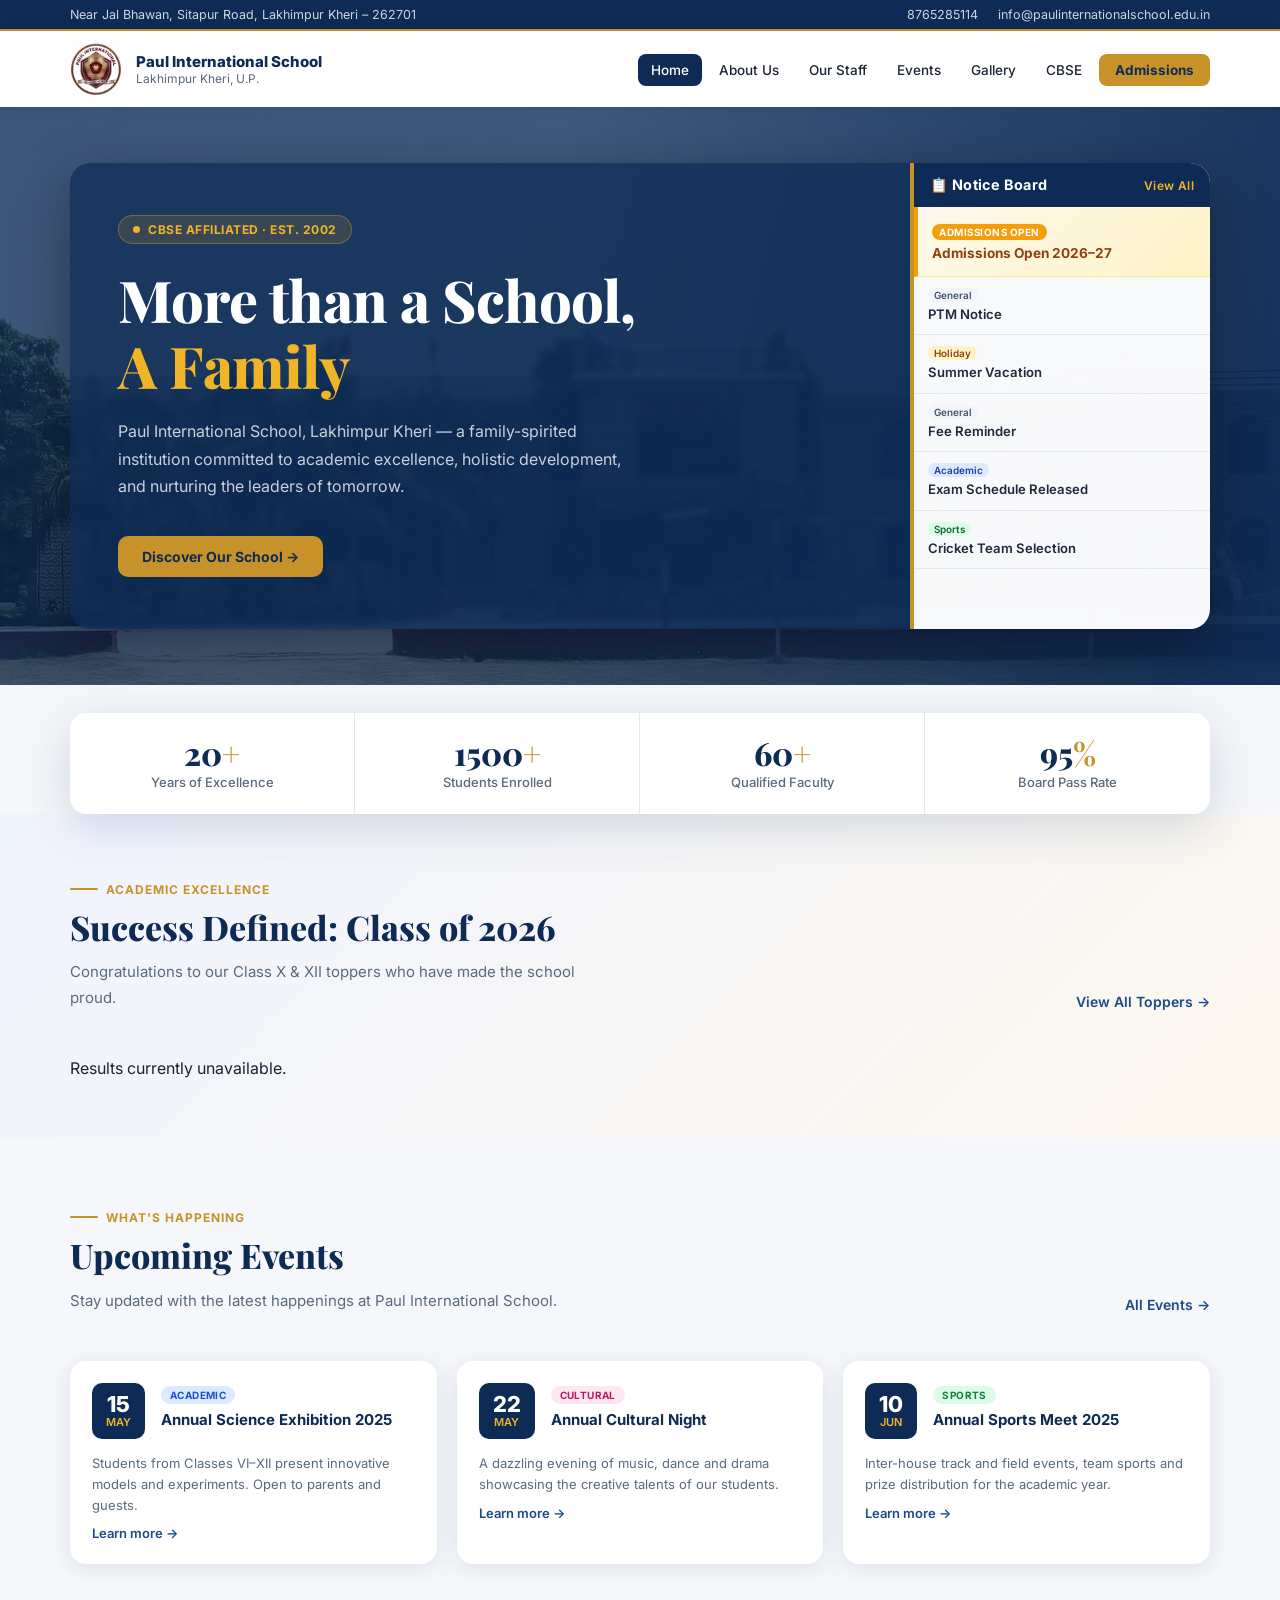
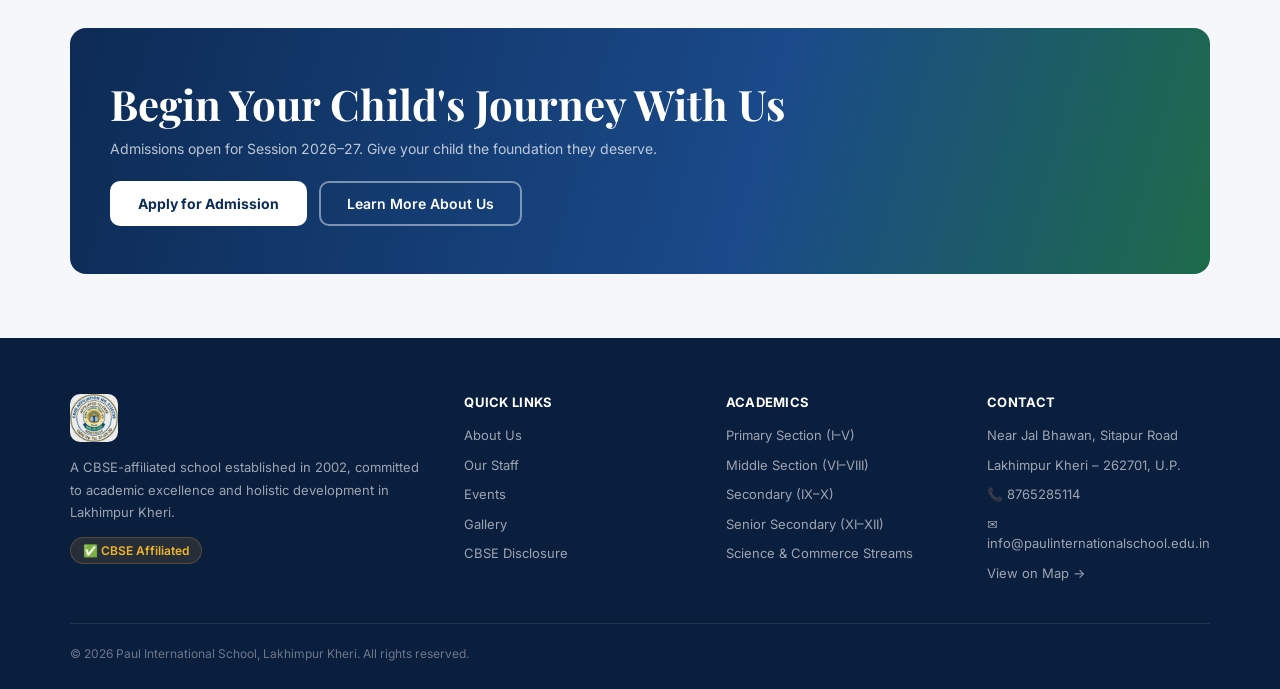
==== index.html @ b65ac008 "update" ====
<!doctype html>
<html lang="en">
<head>
  <meta charset="utf-8" />
  <meta name="viewport" content="width=device-width,initial-scale=1" />
  <meta name="description" content="Paul International School — CBSE Affiliated School in Lakhimpur Kheri" />
  <title>Paul International School | Lakhimpur Kheri</title>
  <link rel="preconnect" href="https://fonts.googleapis.com">
  <link href="https://fonts.googleapis.com/css2?family=Inter:wght@400;500;600;700;800&family=Playfair+Display:wght@700;800&display=swap" rel="stylesheet">
  <link rel="stylesheet" href="style.css">
</head>

<body>

  <!-- ══ TOP BAR ══ -->
  <div class="topBar">
    <div class="container">
      <div class="topBarInner">
        <div class="topBarLeft">
          <span>Near Jal Bhawan, Sitapur Road, Lakhimpur Kheri – 262701</span>
        </div>
        <div class="topBarRight">
          <a href="tel:8765285114">8765285114</a>
          <a href="mailto:info@paulinternationalschool.edu.in">info@paulinternationalschool.edu.in</a>
        </div>
      </div>
    </div>
  </div>

  <!-- ══ HEADER ══ -->
  <header>
    <div class="container">
      <div class="nav">
        <a class="brand" href="index.html">
          <img src="images/logo.png" alt="Paul International School" />
          <div class="title">
            <strong>Paul International School</strong>
            <span>Lakhimpur Kheri, U.P.</span>
          </div>
        </a>
        <nav aria-label="Primary">
          <ul>
            <li><a href="index.html" class="active">Home</a></li>
            <li><a href="about.html">About Us</a></li>
            <li><a href="our-staff.html">Our Staff</a></li>
            <li><a href="events.html">Events</a></li>
            <li><a href="gallery.html">Gallery</a></li>
            <li><a href="cbse-disclosure.html">CBSE</a></li>
            <li><a href="contact.html" class="navAdmission">Admissions</a></li>
          </ul>
        </nav>
      </div>
    </div>
  </header>

  <!-- ══ HERO ══ -->
  <section class="hero heroInner">
    <div class="heroBg"></div>
    <div class="heroOverlay"></div>

    <!-- Centered rectangle: left = hero text, right = notice board -->
    <div class="container">

      <!-- Left column: hero text -->
      <div class="heroTextWrap">
        <div class="heroContent">
          <div class="heroBadge"><span></span> CBSE Affiliated · Est. 2002</div>
          <h1>More than a School,<br><em>A Family</em></h1>
          <p>Paul International School, Lakhimpur Kheri — a family-spirited institution committed to academic excellence, holistic development, and nurturing the leaders of tomorrow.</p>
          <div class="heroCtas">
            <a class="btnPrimary" href="about.html">Discover Our School →</a>
          </div>
        </div>
      </div>

      <!-- Right column: notice board -->
      <div class="noticeBoard" id="noticeBoard">
        <div class="noticeBoardHeader">
          <span>📋 Notice Board</span>
          <a href="#" class="noticeViewAll">View All</a>
        </div>
        <div class="noticeBoardBody" id="noticeBoardBody">  
          <div class="noticeLoading">Loading notices…</div>  
        </div>
      </div>

    </div>
  </section>

  <!-- ══ STATS BAR ══ -->
  <div class="container statsBarFloat">
    <div class="statsBar">
      <div class="statItem">
        <div class="num">20<span>+</span></div>
        <div class="lbl">Years of Excellence</div>
      </div>
      <div class="statItem">
        <div class="num">1500<span>+</span></div>
        <div class="lbl">Students Enrolled</div>
      </div>
      <div class="statItem">
        <div class="num">60<span>+</span></div>
        <div class="lbl">Qualified Faculty</div>
      </div>
      <div class="statItem">
        <div class="num">95<span>%</span></div>
        <div class="lbl">Board Pass Rate</div>
      </div>
    </div>
  </div>

  <!-- ══ TOPPERS ══ -->
  <section class="toppersSection" style="padding: 60px 0;">
  <div class="container" style="max-width: 1200px; margin: 0 auto;">
    <div style="display:flex;justify-content:space-between;align-items:flex-end;flex-wrap:wrap;gap:16px;margin-bottom:30px;">
      <div>
        <div class="sectionLabel">Academic Excellence</div>
        <h2 class="sectionTitle">Success Defined: Class of 2026</h2>
        <p class="sectionSub">Congratulations to our Class X & XII toppers who have made the school proud.</p>
      </div>
      <a href="about.html" style="font-size:14px;font-weight:600;color:var(--blue);">View All Toppers →</a>
    </div>

    <!-- REMOVED the class from the parent to fix the "pencil" stretching -->
    <div id="dynamicToppers" class="toppersGrid">
      <!-- The script will populate this container -->
    </div>
  </div>
</section>

  <!-- ══ EVENTS PREVIEW ══ -->
  <section>
    <div class="container">
      <div style="display:flex;justify-content:space-between;align-items:flex-end;flex-wrap:wrap;gap:16px;margin-bottom:0;">
        <div>
          <div class="sectionLabel">What's Happening</div>
          <h2 class="sectionTitle">Upcoming Events</h2>
          <p class="sectionSub">Stay updated with the latest happenings at Paul International School.</p>
        </div>
        <a href="events.html" style="font-size:14px;font-weight:600;color:var(--blue);">All Events →</a>
      </div>
      <div class="eventsGrid">
        <div class="eventCard">
          <div class="eventCardTop">
            <div class="eventDate"><div class="day">15</div><div class="mon">May</div></div>
            <div class="eventInfo">
              <span class="eventCat cat-academic">Academic</span>
              <h4>Annual Science Exhibition 2025</h4>
            </div>
          </div>
          <div class="eventCardBody">
            <p>Students from Classes VI–XII present innovative models and experiments. Open to parents and guests.</p>
            <a class="eventLink" href="events.html">Learn more →</a>
          </div>
        </div>
        <div class="eventCard">
          <div class="eventCardTop">
            <div class="eventDate"><div class="day">22</div><div class="mon">May</div></div>
            <div class="eventInfo">
              <span class="eventCat cat-cultural">Cultural</span>
              <h4>Annual Cultural Night</h4>
            </div>
          </div>
          <div class="eventCardBody">
            <p>A dazzling evening of music, dance and drama showcasing the creative talents of our students.</p>
            <a class="eventLink" href="events.html">Learn more →</a>
          </div>
        </div>
        <div class="eventCard">
          <div class="eventCardTop">
            <div class="eventDate"><div class="day">10</div><div class="mon">Jun</div></div>
            <div class="eventInfo">
              <span class="eventCat cat-sports">Sports</span>
              <h4>Annual Sports Meet 2025</h4>
            </div>
          </div>
          <div class="eventCardBody">
            <p>Inter-house track and field events, team sports and prize distribution for the academic year.</p>
            <a class="eventLink" href="events.html">Learn more →</a>
          </div>
        </div>
      </div>
    </div>
  </section>

  <!-- ══ CTA BANNER ══ -->
  <section>
    <div class="container">
      <div class="ctaBanner">
        <div>
          <h2>Begin Your Child's Journey With Us</h2>
          <p>Admissions open for Session 2026–27. Give your child the foundation they deserve.</p>
        </div>
        <div class="ctaBtns">
          <a class="btnWhite" href="contact.html">Apply for Admission</a>
          <a class="btnGhostWhite" href="about.html">Learn More About Us</a>
        </div>
      </div>
    </div>
  </section>

  <!-- ══ FOOTER ══ -->
  <footer>
    <div class="container">
      <div class="footerGrid">
        <div class="footerBrand">
          <img src="images/cbse.png" alt="CBSE Affiliated" />
          <p>A CBSE-affiliated school established in 2002, committed to academic excellence and holistic development in Lakhimpur Kheri.</p>
          <div class="affBadge" style="margin-top:14px;">✅ CBSE Affiliated</div>
        </div>
        <div>
          <h5>Quick Links</h5>
          <ul>
            <li><a href="about.html">About Us</a></li>
            <li><a href="our-staff.html">Our Staff</a></li>
            <li><a href="events.html">Events</a></li>
            <li><a href="gallery.html">Gallery</a></li>
            <li><a href="cbse-disclosure.html">CBSE Disclosure</a></li>
          </ul>
        </div>
        <div>
          <h5>Academics</h5>
          <ul>
            <li>Primary Section (I–V)</li>
            <li>Middle Section (VI–VIII)</li>
            <li>Secondary (IX–X)</li>
            <li>Senior Secondary (XI–XII)</li>
            <li>Science & Commerce Streams</li>
          </ul>
        </div>
        <div>
          <h5>Contact</h5>
          <ul>
            <li>Near Jal Bhawan, Sitapur Road</li>
            <li>Lakhimpur Kheri – 262701, U.P.</li>
            <li><a href="tel:8765285114">📞 8765285114</a></li>
            <li><a href="mailto:info@paulinternationalschool.edu.in">✉ info@paulinternationalschool.edu.in</a></li>
            <li><a href="contact.html">View on Map →</a></li>
          </ul>
        </div>
      </div>
      <hr class="footerDivider" />
      <div class="footerBottom">
        <p>© 2026 Paul International School, Lakhimpur Kheri. All rights reserved.</p>
      </div>
    </div>
  </footer>

  <!-- ══ Topper SCRIPT ══ -->
   <script>
    document.addEventListener('DOMContentLoaded', () => {
    const toppersContainer = document.getElementById('dynamicToppers');

    fetch('toppers.txt')
        .then(response => response.text())
        .then(data => {
            const lines = data.trim().split('\n');
            const students = lines.map(line => {
                const [year, name, grade, stream, marks, image] = line.split('|');
                return { 
                    year: parseInt(year), 
                    name: name.trim(), 
                    grade: grade.trim(), 
                    stream: stream.trim(), 
                    marks: parseFloat(marks), 
                    image: image.trim() 
                };
            });

            // Get the most recent year
            const latestYear = Math.max(...students.map(s => s.year));

            // Filter by latest year and sort by marks
            const latestPool = students
                .filter(s => s.year === latestYear)
                .sort((a, b) => b.marks - a.marks);

            // Select Top 2 from each grade
            const top12 = latestPool.filter(s => s.grade === '12').slice(0, 2);
            const top10 = latestPool.filter(s => s.grade === '10').slice(0, 2);

            // Combine for the 4x1 display (12th toppers first, then 10th)
            const finalFour = [...top12, ...top10];

            const html = finalFour.map(student => `
    <div class="topperCard">
        <div class="topperAvatar">
            <img src="images/toppers/${student.image}" alt="${student.name}">
        </div>
        <h4>${student.name}</h4>
        <div class="cls">Class ${student.grade} ${student.stream !== 'General' ? '· ' + student.stream : ''}</div>
        <div class="score">${student.marks}<span style="font-size:16px;color:var(--muted);">%</span></div>
        <div class="scoreLabel">Board Percentage</div>
    </div>
`).join('');

            toppersContainer.innerHTML = html;
        })
        .catch(err => {
            console.error('Error:', err);
            toppersContainer.innerHTML = '<p>Results currently unavailable.</p>';
        });
});
   </script>


<!-- ══ NOTICE BOARD SCRIPT ══ -->
  <script>
    const NB_MONTHS = ['Jan','Feb','Mar','Apr','May','Jun','Jul','Aug','Sep','Oct','Nov','Dec'];

    function nbFormatDate(str) {
      const d = new Date(str);
      return `${d.getDate()} ${NB_MONTHS[d.getMonth()]} ${d.getFullYear()}`;
    }

    function nbBuildCard(fields, isPinned) {
      if (isPinned) {
        // Pinned format: ADMISSION_OPEN | Title | Description
        const [, title, desc] = fields;
        return `
          <div class="noticeItem pinned">
            <span class="pinnedBadge">Admissions Open</span>
            <div class="noticeTitle">${title}</div>
            <div class="noticeHoverDesc">${desc}</div>
          </div>`;
      }
      
      // Regular format: Date | Category | Title | Description
      const [dateStr, cat, title, desc] = fields;
      const catColors = {
        academic:'background:#dbeafe;color:#1e40af',
        cultural:'background:#fce7f3;color:#9d174d',
        sports:'background:#dcfce7;color:#166534',
        holiday:'background:#fef3c7;color:#92400e',
        general:'background:#f1f5f9;color:#475569'
      };
      const style = catColors[cat.toLowerCase()] || catColors.general;
      
      return `
        <div class="noticeItem">
          <div class="noticeMeta">
            <span class="noticeDate">${nbFormatDate(dateStr)}</span>
            <span class="noticeCatBadge" style="${style}">${cat}</span>
          </div>
          <div class="noticeTitle">${title}</div>
          <div class="noticeHoverDesc">${desc}</div>
        </div>`;
    }

    fetch('notices.txt')
      .then(r => { if (!r.ok) throw new Error('notices.txt not found'); return r.text(); })
      .then(text => {
        const lines = text.trim().split('\n').filter(l => l.trim() && !l.startsWith('#'));
        
        // Filter pinned notices (starting with ADMISSION_OPEN)
        const pinned = lines.filter(l => l.startsWith('ADMISSION_OPEN'))
                            .map(l => l.split('|').map(s=>s.trim()));
                            
        // Filter regular notices, sort by date, and take the top 6
        const regular = lines.filter(l => !l.startsWith('ADMISSION_OPEN'))
                             .map(l => l.split('|').map(s=>s.trim()))
                             .sort((a,b) => new Date(b[0]) - new Date(a[0]))
                             .slice(0, 6);
                             
        const body = document.getElementById('noticeBoardBody');
        let html = '';
        
        pinned.forEach(f  => html += nbBuildCard(f, true));
        regular.forEach(f => html += nbBuildCard(f, false));
        
        body.innerHTML = html || '<div class="noticeLoading">No notices at this time.</div>';
      })
      .catch(err => {
        document.getElementById('noticeBoardBody').innerHTML =
          `<div class="noticeLoading" style="color:#dc2626;">⚠ ${err.message}</div>`;
      });
  </script>

</body>
</html>
---- style.css ----
/* ============================================================
   PAUL INTERNATIONAL SCHOOL — style.css
   Shared stylesheet for all pages
   ============================================================ */

/* ── VARIABLES ── */
:root {
  --navy:      #0d2b55;
  --blue:      #1a4a8a;
  --gold:      #c8922a;
  --gold2:     #f0b429;
  --green:     #0f6b3c;
  --bg:        #f5f7fa;
  --white:     #ffffff;
  --text:      #1a2332;
  --muted:     #5a6a7e;
  --line:      #e2e8f0;
  --radius:    16px;
  --shadow:    0 4px 24px rgba(13,43,85,.10);
  --shadow-lg: 0 12px 48px rgba(13,43,85,.16);
  --max:       1140px;
}

/* ── RESET ── */
*, *::before, *::after { box-sizing: border-box; margin: 0; padding: 0; }
body { font-family: 'Inter', system-ui, sans-serif; color: var(--text); background: var(--bg); }
a { color: inherit; text-decoration: none; }
img { max-width: 100%; height: auto; display: block; }

/* ── LAYOUT ── */
.container { width: min(var(--max), calc(100% - 40px)); margin: 0 auto; }
main { padding: 60px 0; }
section { margin-bottom: 64px; }

/* ── TOP BAR ── */
.topBar {
  background: var(--navy);
  color: rgba(255,255,255,.80);
  font-size: 12.5px;
  padding: 7px 0;
  border-bottom: 2px solid var(--gold);
}
.topBarInner { display: flex; justify-content: space-between; align-items: center; gap: 12px; flex-wrap: wrap; }
.topBar a { color: rgba(255,255,255,.80); }
.topBar a:hover { color: var(--gold2); }
.topBarLeft, .topBarRight { display: flex; gap: 20px; align-items: center; }

/* ── HEADER ── */
header {
  background: var(--white);
  box-shadow: 0 2px 12px rgba(13,43,85,.08);
  position: sticky; top: 0; z-index: 50;
}
.nav { display: flex; align-items: center; justify-content: space-between; gap: 16px; padding: 12px 0; }
.brand { display: flex; align-items: center; gap: 14px; }
.brand img { width: 52px; height: 52px; border-radius: 10px; object-fit: contain; }
.brand .title strong { display: block; font-size: 15px; font-weight: 800; color: var(--navy); line-height: 1.2; }
.brand .title span   { display: block; font-size: 12px; color: var(--muted); }
nav ul { list-style: none; display: flex; gap: 4px; align-items: center; flex-wrap: wrap; justify-content: flex-end; }
nav a { font-size: 13.5px; font-weight: 500; color: var(--text); padding: 8px 13px; border-radius: 8px; transition: all .18s; }
nav a:hover  { background: #eef2f8; color: var(--blue); }
nav a.active { background: var(--navy); color: #fff; }
.navAdmission { background: var(--gold); color: var(--navy) !important; font-weight: 700 !important; border-radius: 8px; padding: 8px 16px !important; }
.navAdmission:hover { background: var(--gold2) !important; }

/* ── PAGE HERO (inner pages) ── */
.pageHero { background: var(--navy); padding: 56px 0 48px; position: relative; overflow: hidden; }
.pageHeroBg {
  position: absolute; inset: 0;
  background-image: url('images/school_building.jpg');
  background-size: cover; background-position: center;
  opacity: .12;
}
.pageHeroContent { position: relative; z-index: 2; }
.kicker {
  display: inline-flex; align-items: center; gap: 8px;
  background: rgba(200,146,42,.18); border: 1px solid rgba(200,146,42,.40);
  color: var(--gold2); font-size: 12px; font-weight: 700;
  padding: 6px 14px; border-radius: 999px; letter-spacing: .5px;
  text-transform: uppercase; margin-bottom: 16px;
}
.kicker span { width: 7px; height: 7px; border-radius: 50%; background: var(--gold2); }
.pageHero h1 { font-family: 'Playfair Display', serif; font-size: clamp(28px,3.5vw,46px); font-weight: 800; color: #fff; line-height: 1.2; margin-bottom: 12px; }
.pageHero p  { font-size: 15px; color: rgba(255,255,255,.70); line-height: 1.7; max-width: 58ch; }

/* ── BREADCRUMB ── */
.breadcrumb { background: var(--white); border-bottom: 1px solid var(--line); padding: 10px 0; }
.breadcrumb ol { list-style: none; display: flex; gap: 6px; align-items: center; font-size: 13px; color: var(--muted); }
.breadcrumb li+li::before { content: '›'; margin-right: 6px; }
.breadcrumb a { color: var(--blue); }

/* ── SECTION LABELS & TITLES ── */
.sectionLabel {
  display: inline-flex; align-items: center; gap: 8px;
  font-size: 12px; font-weight: 700; letter-spacing: 1px;
  text-transform: uppercase; color: var(--gold); margin-bottom: 10px;
}
.sectionLabel::before { content: ''; width: 28px; height: 2px; background: var(--gold); border-radius: 2px; }
.sectionTitle { font-family: 'Playfair Display', serif; font-size: clamp(24px,2.8vw,34px); font-weight: 800; color: var(--navy); line-height: 1.2; margin-bottom: 12px; }
.sectionSub   { font-size: 15px; color: var(--muted); line-height: 1.7; max-width: 60ch; }

/* ── STATS BAR ── */
.statsBar {
  background: var(--white); border-radius: var(--radius);
  box-shadow: var(--shadow-lg);
  display: grid; grid-template-columns: repeat(4,1fr);
}
.statItem { padding: 24px 20px; text-align: center; border-right: 1px solid var(--line); }
.statItem:last-child { border-right: none; }
.statItem .num { font-size: 32px; font-weight: 800; color: var(--navy); font-family: 'Playfair Display', serif; line-height: 1; }
.statItem .num span { color: var(--gold); }
.statItem .lbl { font-size: 13px; color: var(--muted); margin-top: 5px; font-weight: 500; }

/* ── BUTTONS ── */
.btnPrimary {
  display: inline-flex; align-items: center; gap: 8px;
  background: var(--gold); color: var(--navy);
  font-weight: 700; font-size: 14px;
  padding: 12px 24px; border-radius: 10px; transition: background .18s;
}
.btnPrimary:hover { background: var(--gold2); text-decoration: none; }

.btnOutline {
  display: inline-flex; align-items: center; gap: 8px;
  border: 2px solid rgba(255,255,255,.40); color: #fff;
  font-weight: 600; font-size: 14px;
  padding: 11px 22px; border-radius: 10px; transition: all .18s;
}
.btnOutline:hover { border-color: #fff; background: rgba(255,255,255,.10); text-decoration: none; }

.btnWhite { background: #fff; color: var(--navy); font-weight: 700; font-size: 14px; padding: 13px 28px; border-radius: 10px; transition: all .18s; display: inline-flex; align-items: center; gap: 8px; }
.btnWhite:hover { background: var(--gold2); text-decoration: none; }

.btnGhostWhite { border: 2px solid rgba(255,255,255,.45); color: #fff; font-weight: 600; font-size: 14px; padding: 12px 26px; border-radius: 10px; transition: all .18s; display: inline-flex; align-items: center; gap: 8px; }
.btnGhostWhite:hover { border-color: #fff; background: rgba(255,255,255,.10); text-decoration: none; }

/* ── CTA BANNER ── */
.ctaBanner {
  background: linear-gradient(105deg, var(--navy) 0%, var(--blue) 60%, #1e6b4a 100%);
  border-radius: var(--radius);
  padding: 48px 40px;
  display: flex; align-items: center; justify-content: space-between; gap: 24px; flex-wrap: wrap;
}
.ctaBanner h2, .ctaBanner h3 { font-family: 'Playfair Display', serif; color: #fff; margin-bottom: 8px; }
.ctaBanner h2 { font-size: clamp(26px,3.5vw,42px); }
.ctaBanner h3 { font-size: 22px; }
.ctaBanner p  { font-size: 14px; color: rgba(255,255,255,.72); }
.ctaBtns { display: flex; gap: 12px; flex-wrap: wrap; }

/* ── LEADER / AVATAR CARDS ── */
.leaderGrid { display: grid; grid-template-columns: repeat(3,1fr); gap: 20px; }
.leaderCard {
  background: var(--white); border-radius: var(--radius);
  box-shadow: var(--shadow); padding: 28px; text-align: center;
  border-top: 4px solid var(--gold);
  transition: transform .2s, box-shadow .2s;
}
.leaderCard:hover { transform: translateY(-4px); box-shadow: var(--shadow-lg); }
.leaderAvatar {
  width: 72px; height: 72px; border-radius: 50%;
  background: linear-gradient(135deg, var(--navy), var(--blue));
  display: flex; align-items: center; justify-content: center;
  font-size: 22px; font-weight: 800; color: #fff;
  margin: 0 auto 14px; border: 3px solid var(--gold);
}
.leaderCard h4   { font-size: 15px; font-weight: 700; color: var(--navy); margin-bottom: 4px; }
.leaderCard .role { font-size: 12px; color: var(--gold); font-weight: 600; text-transform: uppercase; letter-spacing: .4px; margin-bottom: 8px; }
.leaderCard p    { font-size: 13px; color: var(--muted); line-height: 1.6; }

/* ── FEATURE CARDS ── */
.featuresGrid { display: grid; grid-template-columns: repeat(3,1fr); gap: 20px; }
.featureCard {
  background: var(--white); border-radius: var(--radius);
  box-shadow: var(--shadow); padding: 26px;
  border-top: 4px solid var(--gold);
  transition: transform .2s, box-shadow .2s;
}
.featureCard:hover { transform: translateY(-4px); box-shadow: var(--shadow-lg); }
.featureCard .icon { font-size: 28px; margin-bottom: 14px; }
.featureCard h3 { font-size: 15px; font-weight: 700; color: var(--navy); margin-bottom: 8px; }
.featureCard p  { font-size: 13px; color: var(--muted); line-height: 1.65; }

/* ── FILTER BUTTONS ── */
.filters { display: flex; gap: 10px; flex-wrap: wrap; margin-bottom: 36px; }
.filterBtn {
  padding: 8px 20px; border-radius: 999px; font-size: 13px; font-weight: 600;
  border: 1px solid var(--line); background: var(--white); color: var(--muted);
  cursor: pointer; transition: all .18s; box-shadow: var(--shadow);
}
.filterBtn:hover, .filterBtn.active { background: var(--navy); border-color: var(--navy); color: #fff; }

/* ── AFFILIATION BADGE ── */
.affBadge {  
  display: inline-flex; align-items: center; gap: 8px;  
  width: fit-content;  
  background: rgba(200,146,42,.15); border: 1px solid rgba(200,146,42,.30);  
  color: var(--gold2); font-size: 12px; font-weight: 600;  
  padding: 5px 12px; border-radius: 999px;  
}

/* ── FOOTER ── */
footer { background: #0a1e3d; color: rgba(255,255,255,.75); padding: 56px 0 28px; }
.footerGrid { display: grid; grid-template-columns: 1.6fr 1fr 1fr 1fr; gap: 40px; margin-bottom: 40px; }
.footerBrand img { width: 48px; border-radius: 10px; margin-bottom: 14px; }
.footerBrand p   { font-size: 13px; line-height: 1.7; color: rgba(255,255,255,.60); }
footer h5 { font-size: 13px; font-weight: 700; color: #fff; margin-bottom: 16px; letter-spacing: .3px; text-transform: uppercase; }
footer ul { list-style: none; display: grid; gap: 10px; }
footer li, footer a { font-size: 13px; color: rgba(255,255,255,.60); line-height: 1.5; }
footer a:hover { color: var(--gold2); }
.footerDivider { border: none; border-top: 1px solid rgba(255,255,255,.10); margin-bottom: 22px; }
.footerBottom { display: flex; justify-content: space-between; align-items: center; flex-wrap: wrap; gap: 10px; }
.footerBottom p { font-size: 12px; color: rgba(255,255,255,.40); }

/* ============================================================
   PAGE-SPECIFIC STYLES
   ============================================================ */

/* ── INDEX: HERO ── */
.hero { position: relative; overflow: hidden; min-height: 58vh; display: flex; align-items: center; background: var(--navy); }
.heroBg { position: absolute; inset: 0; background-image: url('images/school_building.jpg'); background-size: cover; background-position: center; opacity: .58; }
.heroOverlay { position: absolute; inset: 0; background: linear-gradient(285deg, rgba(13,43,85,.92) 5%, rgba(13,43,85,.55) 60%); }

/* Hero two-column layout with notice board */
.heroInner {
  display: flex !important;
  align-items: center;
  justify-content: center;
  position: relative;
  padding: 56px 0;
  width: 100%;
}
.heroInner > .container {
  width: min(1140px, calc(100% - 40px));
  margin: 0 auto;
  display: flex;
  align-items: stretch;
  gap: 0;
  border-radius: 20px;
  overflow: hidden;
  box-shadow: 0 16px 56px rgba(0,0,0,0.35);
  position: relative;
  z-index: 2;
}
.heroTextWrap {
  flex: 1 1 auto;
  display: flex;
  align-items: center;
  background: rgba(13,43,85,0.72);
  backdrop-filter: blur(2px);
  padding: 0;
}
.heroContent {
  position: relative; z-index: 2;
  padding: 52px 48px;
  display: flex;
  flex-direction: column;
  justify-content: center;
  max-width: 640px;
}
.heroBadge {
  display: inline-flex; align-items: center; gap: 8px;
  width: fit-content;
  background: rgba(200,146,42,.18); border: 1px solid rgba(200,146,42,.45);
  color: var(--gold2); font-size: 12px; font-weight: 700;
  padding: 6px 14px; border-radius: 999px; letter-spacing: .5px;
  text-transform: uppercase; margin-bottom: 22px;
}
.heroBadge span { width: 7px; height: 7px; border-radius: 50%; background: var(--gold2); }
.hero h1 { font-family: 'Playfair Display', Georgia, serif; font-size: clamp(34px,4.5vw,58px); font-weight: 800; color: #fff; line-height: 1.15; letter-spacing: -.5px; margin-bottom: 20px; }
.hero h1 em { color: var(--gold2); font-style: normal; }
.hero p { font-size: 16px; color: rgba(255,255,255,.78); line-height: 1.7; margin-bottom: 36px; max-width: 52ch; }
.heroCtas { display: flex; gap: 14px; flex-wrap: wrap; }

/* ── INDEX: STATS BAR (floating) ── */
.statsBarFloat { margin: -36px auto 0; position: relative; z-index: 10; }

/* ── INDEX: NOTICE BOARD (hero panel) ── */
.noticeBoard {
  flex: 0 0 300px;
  width: 300px;
  background: rgba(255,255,255,0.97);
  border-left: 4px solid var(--gold);
  display: flex;
  flex-direction: column;
  z-index: 3;
  min-height: 420px;
  max-height: 520px;
}
.noticeBoardHeader {
  background: var(--navy);
  color: #fff;
  padding: 13px 16px;
  font-weight: 700;
  font-size: 0.9rem;
  letter-spacing: 0.4px;
  display: flex;
  justify-content: space-between;
  align-items: center;
  flex-shrink: 0;
}
.noticeViewAll { color: var(--gold2); font-size: 0.75rem; text-decoration: none; font-weight: 600; }
.noticeViewAll:hover { text-decoration: underline; }
.noticeBoardBody { flex: 1; overflow-y: visible; scroll-behavior: smooth; }
.noticeBoardBody::-webkit-scrollbar { width: 4px; }
.noticeBoardBody::-webkit-scrollbar-track { background: #f1f5f9; }
.noticeBoardBody::-webkit-scrollbar-thumb { background: #cbd5e1; border-radius: 4px; }

/* Pinned notice */
.noticeItem.pinned {
  background: linear-gradient(135deg, #fef9ec, #fef3c7);
  position: relative; 
  cursor: pointer;
  border-left: 4px solid #f59e0b;
  padding: 13px 14px;
  border-bottom: 1px solid #fde68a;
  animation: noticePulse 2.5s ease-in-out infinite;
}
@keyframes noticePulse {
  0%,100% { background: linear-gradient(135deg,#fef9ec,#fef3c7); }
  50%      { background: linear-gradient(135deg,#fef3c7,#fde68a); }
}
.pinnedBadge {
  background: #f59e0b; color: #fff;
  font-size: 0.62rem; padding: 2px 7px; border-radius: 20px;
  font-weight: 700; letter-spacing: 0.5px; text-transform: uppercase;
  display: inline-block; margin-bottom: 4px;
}
.noticeItem.pinned .noticeTitle { color: #92400e; font-size: 0.85rem; font-weight: 700; line-height: 1.4; }

/* Regular notice items */
.noticeItem { position: relative; cursor: pointer; padding: 11px 14px; border-bottom: 1px solid #e2e8f0; transition: background 0.2s; }
.noticeItem:hover { background: #f8fafc; }
.noticeMeta { display: flex; align-items: center; gap: 6px; margin-bottom: 3px; }
.noticeDate { display: none; }
.noticeCatBadge { font-size: 0.62rem; padding: 1px 6px; border-radius: 20px; font-weight: 600; text-transform: capitalize; }
.noticeTitle { font-size: 0.82rem; font-weight: 600; color: #1e293b; line-height: 1.4; }
.noticeLoading { padding: 20px; color: #94a3b8; font-size: 0.85rem; text-align: center; }

/* The Description Box (Tooltip Style) */
.noticeHoverDesc {
  display: none; /* Hidden by default */
  position: absolute;
  left: 0;
  top: 100%;
  width: 100%;
  background: #35393f;
  color: #ffffff;
  padding: 12px;
  border-radius: 4px;
  font-size: 13px;
  line-height: 1.4;
  z-index: 10;
  box-shadow: 0 10px 15px -3px rgba(0, 0, 0, 0.1);
  margin-top: 5px;
}

/* Show the description on hover */
.noticeItem:hover .noticeHoverDesc {
  display: block;
}

/* Add a small arrow for the tooltip */
.noticeHoverDesc::before {
  content: "";
  position: absolute;
  bottom: 100%;
  left: 20px;
  border-width: 6px;
  border-style: solid;
  border-color: transparent transparent #35393f transparent;
}

/* Ensure pinned notices follow the same logic */
.noticeItem.pinned .noticeHoverDesc { background: var(--navy); /* Uses your school's navy color */}
.noticeItem.pinned .noticeHoverDesc::before { border-color: transparent transparent var(--navy) transparent; }

/* For the last two items, show the tooltip ABOVE the title */
.noticeItem:nth-last-child(-n+1) .noticeHoverDesc {
    top: auto;
    bottom: 100%; /* Positions it above the notice item */
    margin-top: 0;
    margin-bottom: 5px;
}

/* Flip the arrow for the last two items */
.noticeItem:nth-last-child(-n+1) .noticeHoverDesc::before {
    bottom: auto;
    top: 100%;
    border-color: #35393f transparent transparent transparent; /* Points down */
}



/* ── INDEX: WHY SECTION ── */
.whyGrid { display: grid; grid-template-columns: 1fr 1fr; gap: 56px; align-items: center; }
.whyImg { border-radius: 20px; overflow: hidden; box-shadow: var(--shadow-lg); position: relative; }
.whyImg img { width: 100%; height: 420px; object-fit: cover; }
.whyBadgeFloat {
  position: absolute; bottom: 24px; left: 24px;
  background: var(--white); border-radius: 14px;
  padding: 14px 20px; box-shadow: var(--shadow-lg);
  display: flex; align-items: center; gap: 12px;
}
.whyBadgeFloat .icon { font-size: 28px; }
.whyBadgeFloat strong { display: block; font-size: 15px; color: var(--navy); }
.whyBadgeFloat span   { font-size: 12px; color: var(--muted); }
.whyPoints { display: grid; gap: 18px; margin-top: 32px; }
.whyPoint {
  display: flex; gap: 16px; align-items: flex-start;
  background: var(--white); border-radius: 14px;
  padding: 18px 20px; box-shadow: var(--shadow);
  border-left: 4px solid var(--gold);
  transition: transform .2s, box-shadow .2s;
}
.whyPoint:hover { transform: translateX(4px); box-shadow: var(--shadow-lg); }
.whyPoint .icon { font-size: 22px; flex-shrink: 0; margin-top: 2px; }
.whyPoint h4 { font-size: 15px; font-weight: 700; color: var(--navy); margin-bottom: 4px; }
.whyPoint p  { font-size: 13px; color: var(--muted); line-height: 1.6; }

/* ── INDEX: OFFERINGS (dark section) ── */
.offeringsSection { background: var(--navy); }
.offeringsSection .sectionTitle { color: #fff; }
.offeringsSection .sectionSub   { color: rgba(255,255,255,.65); }
.offeringsSection .sectionLabel { color: var(--gold2); }
.offeringsSection .sectionLabel::before { background: var(--gold2); }
.offeringsGrid { display: grid; grid-template-columns: repeat(3,1fr); gap: 20px; margin-top: 48px; }
.offerCard {
  background: rgba(255,255,255,.07); border: 1px solid rgba(255,255,255,.12);
  border-radius: var(--radius); padding: 30px 26px;
  transition: background .2s, transform .2s;
}
.offerCard:hover { background: rgba(255,255,255,.12); transform: translateY(-4px); }
.offerCard .icon {
  width: 52px; height: 52px; border-radius: 14px;
  background: rgba(200,146,42,.18); border: 1px solid rgba(200,146,42,.30);
  display: flex; align-items: center; justify-content: center;
  font-size: 22px; margin-bottom: 18px;
}
.offerCard h3 { font-size: 16px; font-weight: 700; color: #fff; margin-bottom: 8px; }
.offerCard p  { font-size: 13px; color: rgba(255,255,255,.60); line-height: 1.65; }

/* ── INDEX: TOPPERS ── */
/* --- Modified CSS Section --- */

.toppersSection { 
  background: linear-gradient(135deg, #f0f4ff, #fdf8ee); 
  padding: 60px 0; /* Added padding for better section breathing room */
}

.toppersGrid { 
  display: grid; 
  grid-template-columns: repeat(4, 1fr); 
  gap: 24px; /* Increased gap slightly */
  margin-top: 48px; 
}

.topperCard {
  background: var(--white); 
  border-radius: var(--radius);
  box-shadow: var(--shadow); 
  padding: 32px 24px; /* Increased padding to fill space */
  text-align: center; 
  border-top: 4px solid var(--gold);
  transition: transform .2s, box-shadow .2s;
  display: flex; /* Ensures content stays centered and fills height */
  flex-direction: column;
  justify-content: center;
}

.topperCard:hover { 
  transform: translateY(-5px); 
  box-shadow: var(--shadow-lg); 
}

.topperAvatar {
  /* INCREASED SIZE: From 68px to 100px to fill the "narrow" gap */
  width: 100px; 
  height: 100px; 
  border-radius: 50%;
  margin: 0 auto 18px; 
  border: 3px solid var(--gold);
  overflow: hidden; /* Vital for the <img> tag */
  display: flex;
  align-items: center;
  justify-content: center;
  background: linear-gradient(135deg, var(--navy), var(--blue));
}

/* Added specific img rule for the avatar */
.topperAvatar img {
  width: 100%;
  height: 100%;
  object-fit: cover; /* Ensures student photos aren't stretched */
}

.topperCard h4 { 
  font-size: 18px; /* Increased from 15px */
  font-weight: 700; 
  color: var(--navy); 
  margin-bottom: 6px; 
}

.topperCard .cls { 
  font-size: 13px; /* Slightly larger for readability */
  color: var(--muted); 
  margin-bottom: 12px; 
}

.topperCard .score { 
  font-size: 32px; /* Increased from 26px for impact */
  font-weight: 800; 
  color: var(--gold); 
  font-family: 'Playfair Display', serif; 
}

.topperCard .scoreLabel { 
  font-size: 11px; 
  color: var(--muted); 
  text-transform: uppercase; 
  letter-spacing: 0.5px;
}


/* ── INDEX / EVENTS: EVENT CARDS ── */
.eventsGrid { display: grid; grid-template-columns: repeat(3,1fr); gap: 20px; margin-top: 48px; }
.eventCard {
  background: var(--white); border-radius: var(--radius);
  box-shadow: var(--shadow); overflow: hidden;
  transition: transform .2s, box-shadow .2s;
  display: flex; flex-direction: column;
}
.eventCard:hover { transform: translateY(-4px); box-shadow: var(--shadow-lg); }
.eventCard.past { opacity: .65; }
.eventCardAccent { height: 5px; }
.acc-academic { background: linear-gradient(90deg,#1d4ed8,#3b82f6); }
.acc-cultural  { background: linear-gradient(90deg,#be185d,#ec4899); }
.acc-sports    { background: linear-gradient(90deg,#15803d,#22c55e); }
.acc-general   { background: linear-gradient(90deg,var(--gold),var(--gold2)); }
.eventCardTop { padding: 22px 22px 0; display: flex; gap: 16px; align-items: flex-start; }
.eventDate { background: var(--navy); color: #fff; border-radius: 10px; padding: 10px 14px; text-align: center; flex-shrink: 0; min-width: 52px; }
.eventDate .day { font-size: 22px; font-weight: 800; line-height: 1; }
.eventDate .mon { font-size: 11px; font-weight: 600; text-transform: uppercase; color: var(--gold2); }
.eventInfo { flex: 1; }
.eventCat { display: inline-block; font-size: 10px; font-weight: 700; padding: 3px 9px; border-radius: 999px; letter-spacing: .4px; text-transform: uppercase; margin-bottom: 6px; }
.cat-academic { background: #dbeafe; color: #1d4ed8; }
.cat-cultural  { background: #fce7f3; color: #be185d; }
.cat-sports    { background: #dcfce7; color: #15803d; }
.cat-general   { background: #fef3c7; color: #92400e; }
.upcomingBadge { display: inline-block; font-size: 10px; font-weight: 700; padding: 3px 9px; border-radius: 999px; background: #dcfce7; color: #15803d; margin-left: 6px; }
.eventInfo h4 { font-size: 15px; font-weight: 700; color: var(--navy); line-height: 1.3; }
.eventCardBody { padding: 14px 22px 22px; flex: 1; }
.eventCardBody p { font-size: 13px; color: var(--muted); line-height: 1.6; }
.eventLink { display: inline-flex; align-items: center; gap: 5px; font-size: 13px; font-weight: 600; color: var(--blue); margin-top: 10px; }
.eventLink:hover { color: var(--navy); text-decoration: underline; }

/* ── ABOUT: LAYOUT ── */
.aboutGrid { display: grid; grid-template-columns: 1fr 340px; gap: 48px; align-items: start; }
.aboutBody p { font-size: 15px; color: var(--text); line-height: 1.8; margin-bottom: 16px; }
.sidebar { display: grid; gap: 20px; }
.sideCard { background: var(--white); border-radius: var(--radius); box-shadow: var(--shadow); padding: 24px; border-top: 4px solid var(--gold); }
.sideCard h4 { font-size: 14px; font-weight: 700; color: var(--navy); margin-bottom: 14px; text-transform: uppercase; letter-spacing: .4px; }
.glanceList { list-style: none; display: grid; gap: 10px; }
.glanceList li { display: flex; justify-content: space-between; align-items: center; font-size: 13px; padding-bottom: 10px; border-bottom: 1px solid var(--line); }
.glanceList li:last-child { border-bottom: none; padding-bottom: 0; }
.glanceList .val { font-weight: 700; color: var(--navy); }

/* ── ABOUT: PRINCIPAL CARD ── */
.principalCard { background: var(--white); border-radius: var(--radius); box-shadow: var(--shadow); padding: 36px; border-left: 5px solid var(--gold); display: flex; gap: 28px; align-items: flex-start; }
.principalAvatar { width: 80px; height: 80px; border-radius: 50%; background: linear-gradient(135deg,var(--navy),var(--blue)); display: flex; align-items: center; justify-content: center; font-size: 26px; font-weight: 800; color: #fff; flex-shrink: 0; border: 3px solid var(--gold); }
.principalCard blockquote { font-size: 15px; color: var(--text); line-height: 1.8; font-style: italic; margin: 0 0 14px; }
.principalCard cite  { font-size: 13px; font-weight: 700; color: var(--navy); font-style: normal; }
.principalCard .desig { font-size: 12px; color: var(--muted); }

/* ── STAFF: DEPARTMENT ── */
.deptSection { margin-bottom: 48px; }
.deptHeader { display: flex; align-items: center; gap: 14px; margin-bottom: 20px; }
.deptHeader h3 { font-size: 17px; font-weight: 700; color: var(--navy); white-space: nowrap; }
.deptHeader hr { flex: 1; border: none; border-top: 1px solid var(--line); }
.deptTag { font-size: 11px; font-weight: 700; padding: 4px 10px; border-radius: 999px; text-transform: uppercase; letter-spacing: .4px; }
.staffGrid { display: grid; grid-template-columns: repeat(4,1fr); gap: 16px; }
.staffCard { background: var(--white); border-radius: var(--radius); box-shadow: var(--shadow); padding: 20px; text-align: center; transition: transform .2s, box-shadow .2s; }
.staffCard:hover { transform: translateY(-3px); box-shadow: var(--shadow-lg); }
.staffAvatar { width: 56px; height: 56px; border-radius: 50%; display: flex; align-items: center; justify-content: center; font-size: 16px; font-weight: 800; color: #fff; margin: 0 auto 12px; }
.staffCard h4 { font-size: 14px; font-weight: 700; color: var(--navy); margin-bottom: 3px; }
.staffCard .designation { font-size: 12px; color: var(--muted); margin-bottom: 4px; }
.staffCard .qual { font-size: 11px; color: var(--gold); font-weight: 600; }
/* Avatar colour helpers */
.av1{background:linear-gradient(135deg,#1a4a8a,#0d2b55);}
.av2{background:linear-gradient(135deg,#0f6b3c,#064d2a);}
.av3{background:linear-gradient(135deg,#7c3aed,#4c1d95);}
.av4{background:linear-gradient(135deg,#c8922a,#92400e);}
.av5{background:linear-gradient(135deg,#dc2626,#7f1d1d);}
.av6{background:linear-gradient(135deg,#0891b2,#164e63);}
.av7{background:linear-gradient(135deg,#059669,#064e3b);}
.av8{background:linear-gradient(135deg,#d97706,#78350f);}
.av9{background:linear-gradient(135deg,#7c3aed,#4c1d95);}
.av10{background:linear-gradient(135deg,#0d2b55,#1a4a8a);}
/* Dept tag colours */
.tag-sci{background:#dbeafe;color:#1d4ed8;}
.tag-math{background:#dcfce7;color:#15803d;}
.tag-eng{background:#fce7f3;color:#be185d;}
.tag-soc{background:#fef3c7;color:#92400e;}
.tag-comp{background:#ede9fe;color:#6d28d9;}
.tag-arts{background:#fee2e2;color:#dc2626;}
.tag-phy{background:#d1fae5;color:#065f46;}
.tag-pri{background:#fef9c3;color:#854d0e;}

/* ── GALLERY ── */
.galleryGrid { columns: 3; column-gap: 16px; }
.galleryItem { break-inside: avoid; margin-bottom: 16px; border-radius: var(--radius); overflow: hidden; cursor: pointer; position: relative; box-shadow: var(--shadow); transition: transform .2s, box-shadow .2s; }
.galleryItem:hover { transform: scale(1.02); box-shadow: var(--shadow-lg); }
.galleryItem img { width: 100%; display: block; }
.imgPlaceholder { width: 100%; display: flex; align-items: center; justify-content: center; font-size: 32px; color: rgba(255,255,255,.7); }
.h-sm{height:160px;} .h-md{height:220px;} .h-lg{height:280px;} .h-xl{height:340px;}
.g-campus{background:linear-gradient(135deg,#0d2b55,#1a4a8a);}
.g-academic{background:linear-gradient(135deg,#0f6b3c,#15803d);}
.g-facility{background:linear-gradient(135deg,#7c3aed,#6d28d9);}
.g-sports{background:linear-gradient(135deg,#dc2626,#b91c1c);}
.g-events{background:linear-gradient(135deg,#c8922a,#92400e);}
.caption { position: absolute; bottom: 0; left: 0; right: 0; background: linear-gradient(transparent,rgba(13,43,85,.85)); color: #fff; padding: 20px 14px 12px; font-size: 13px; font-weight: 600; opacity: 0; transition: opacity .2s; }
.galleryItem:hover .caption { opacity: 1; }
.catTag { position: absolute; top: 10px; left: 10px; font-size: 10px; font-weight: 700; padding: 3px 9px; border-radius: 999px; text-transform: uppercase; letter-spacing: .4px; }
.tag-campus{background:rgba(13,43,85,.85);color:#fff;}
.tag-academic{background:rgba(15,107,60,.85);color:#fff;}
.tag-facility{background:rgba(124,58,237,.85);color:#fff;}
.tag-sports{background:rgba(220,38,38,.85);color:#fff;}
.tag-events{background:rgba(200,146,42,.90);color:#fff;}
/* Lightbox */
.lightbox { display: none; position: fixed; inset: 0; background: rgba(10,20,40,.92); z-index: 1000; align-items: center; justify-content: center; padding: 20px; }
.lightbox.open { display: flex; }
.lightboxInner { position: relative; max-width: 860px; width: 100%; background: var(--white); border-radius: 20px; overflow: hidden; box-shadow: 0 32px 80px rgba(0,0,0,.5); }
.lightboxImg { width: 100%; max-height: 70vh; object-fit: cover; display: block; }
.lightboxPlaceholder { width: 100%; height: 420px; display: flex; align-items: center; justify-content: center; font-size: 64px; }
.lightboxCaption { padding: 18px 24px; background: var(--white); }
.lightboxCaption h4 { font-size: 16px; font-weight: 700; color: var(--navy); margin-bottom: 4px; }
.lightboxCaption p  { font-size: 13px; color: var(--muted); }
.lightboxClose { position: absolute; top: 14px; right: 14px; width: 36px; height: 36px; border-radius: 50%; background: rgba(0,0,0,.5); color: #fff; border: none; font-size: 18px; cursor: pointer; display: flex; align-items: center; justify-content: center; }

/* ── CBSE: INFO TABLE ── */
.infoCard { background: var(--white); border-radius: var(--radius); box-shadow: var(--shadow); padding: 28px 32px; margin-bottom: 36px; border-left: 5px solid var(--gold); }
.infoCard p { font-size: 14px; color: var(--muted); line-height: 1.7; }
.infoCard strong { color: var(--navy); }
.infoTable { width: 100%; border-collapse: collapse; background: var(--white); border-radius: var(--radius); overflow: hidden; box-shadow: var(--shadow); margin-bottom: 48px; }
.infoTable th { background: var(--navy); color: #fff; padding: 14px 20px; text-align: left; font-size: 13px; font-weight: 700; letter-spacing: .3px; }
.infoTable td { padding: 13px 20px; font-size: 14px; border-bottom: 1px solid var(--line); vertical-align: top; }
.infoTable tr:last-child td { border-bottom: none; }
.infoTable tr:nth-child(even) td { background: #f8faff; }
.infoTable td:first-child { font-weight: 600; color: var(--navy); width: 40%; }
/* CBSE: Document cards */
.docsGrid { display: grid; grid-template-columns: repeat(2,1fr); gap: 16px; margin-bottom: 48px; }
.docCard { background: var(--white); border-radius: var(--radius); box-shadow: var(--shadow); padding: 20px 22px; display: flex; align-items: center; gap: 16px; transition: transform .2s, box-shadow .2s; border: 1px solid var(--line); }
.docCard:hover { transform: translateY(-3px); box-shadow: var(--shadow-lg); border-color: var(--gold); }
.docIcon { width: 48px; height: 48px; border-radius: 12px; background: linear-gradient(135deg,#fee2e2,#fecaca); display: flex; align-items: center; justify-content: center; font-size: 22px; flex-shrink: 0; }
.docInfo { flex: 1; }
.docInfo h4 { font-size: 14px; font-weight: 700; color: var(--navy); margin-bottom: 4px; line-height: 1.3; }
.docInfo p  { font-size: 12px; color: var(--muted); }
.docDownload { display: inline-flex; align-items: center; gap: 6px; background: var(--navy); color: #fff; font-size: 12px; font-weight: 600; padding: 7px 14px; border-radius: 8px; flex-shrink: 0; transition: background .18s; }
.docDownload:hover { background: var(--blue); }

/* ── CONTACT: LAYOUT ── */
.contactGrid { display: grid; grid-template-columns: 1fr 1.2fr; gap: 40px; margin-bottom: 56px; }
.infoCards { display: grid; gap: 16px; }
.infoCard-contact { background: var(--white); border-radius: var(--radius); box-shadow: var(--shadow); padding: 22px 24px; display: flex; gap: 16px; align-items: flex-start; border-left: 4px solid var(--gold); }
.infoCard-contact .icon { font-size: 22px; flex-shrink: 0; margin-top: 2px; }
.infoCard-contact h4 { font-size: 14px; font-weight: 700; color: var(--navy); margin-bottom: 5px; }
.infoCard-contact p, .infoCard-contact a { font-size: 13px; color: var(--muted); line-height: 1.6; }
.infoCard-contact a:hover { color: var(--blue); }
.hoursCard { background: var(--white); border-radius: var(--radius); box-shadow: var(--shadow); padding: 22px 24px; border-left: 4px solid var(--blue); }
.hoursCard h4 { font-size: 14px; font-weight: 700; color: var(--navy); margin-bottom: 14px; }
.hoursRow { display: flex; justify-content: space-between; font-size: 13px; padding: 8px 0; border-bottom: 1px solid var(--line); }
.hoursRow:last-child { border-bottom: none; }
.hoursRow .day  { color: var(--muted); }
.hoursRow .time { font-weight: 600; color: var(--navy); }
.mapCard { background: var(--white); border-radius: var(--radius); box-shadow: var(--shadow); overflow: hidden; }
.mapCard iframe { width: 100%; height: 340px; border: none; display: block; }
.mapCardFooter { padding: 16px 20px; display: flex; gap: 12px; flex-wrap: wrap; }
.btnNav { display: inline-flex; align-items: center; gap: 7px; background: var(--navy); color: #fff; font-size: 13px; font-weight: 600; padding: 9px 18px; border-radius: 9px; transition: background .18s; }
.btnNav:hover { background: var(--blue); }
.btnNavOutline { display: inline-flex; align-items: center; gap: 7px; border: 1.5px solid var(--navy); color: var(--navy); font-size: 13px; font-weight: 600; padding: 8px 17px; border-radius: 9px; transition: all .18s; }
.btnNavOutline:hover { background: var(--navy); color: #fff; }
/* Admission steps */
.stepsGrid { display: grid; grid-template-columns: repeat(4,1fr); gap: 20px; margin-bottom: 56px; }
.stepCard { background: var(--white); border-radius: var(--radius); box-shadow: var(--shadow); padding: 24px 20px; text-align: center; }
.stepNum { width: 40px; height: 40px; border-radius: 50%; background: var(--navy); color: #fff; font-size: 16px; font-weight: 800; display: flex; align-items: center; justify-content: center; margin: 0 auto 14px; }
.stepCard h4 { font-size: 14px; font-weight: 700; color: var(--navy); margin-bottom: 6px; }
.stepCard p  { font-size: 13px; color: var(--muted); line-height: 1.6; }

/* ============================================================
   RESPONSIVE
   ============================================================ */
@media (max-width: 1024px) {
  .toppersGrid   { grid-template-columns: repeat(2,1fr); }
  .footerGrid    { grid-template-columns: 1fr 1fr; }
}
@media (max-width: 900px) {
  .heroInner { padding: 32px 0; }
  .heroInner > .container { flex-direction: column; border-radius: 16px; }
  .heroTextWrap { width: 100%; }
  .heroContent { padding: 40px 28px; }
  .noticeBoard {
    flex: none; width: 100%;
    border-left: none; border-top: 4px solid var(--gold);
  }
}
@media (max-width: 860px) {
  .topBar        { display: none; }
  .whyGrid       { grid-template-columns: 1fr; }
  .offeringsGrid { grid-template-columns: repeat(2,1fr); }
  .eventsGrid    { grid-template-columns: 1fr 1fr; }
  .statsBar      { grid-template-columns: repeat(2,1fr); }
  .statItem      { border-right: none; border-bottom: 1px solid var(--line); }
  .leaderGrid    { grid-template-columns: 1fr 1fr; }
  .featuresGrid  { grid-template-columns: repeat(2,1fr); }
  .staffGrid     { grid-template-columns: repeat(2,1fr); }
  .galleryGrid   { columns: 2; }
  .aboutGrid     { grid-template-columns: 1fr; }
  .docsGrid      { grid-template-columns: 1fr; }
  .contactGrid   { grid-template-columns: 1fr; }
  .stepsGrid     { grid-template-columns: repeat(2,1fr); }
  .footerGrid    { grid-template-columns: 1fr 1fr; }
}
@media (max-width: 600px) {
  .offeringsGrid { grid-template-columns: 1fr; }
  .toppersGrid   { grid-template-columns: repeat(2,1fr); }
  .eventsGrid    { grid-template-columns: 1fr; }
  .leaderGrid    { grid-template-columns: 1fr; }
  .featuresGrid  { grid-template-columns: 1fr; }
  .staffGrid     { grid-template-columns: 1fr 1fr; }
  .galleryGrid   { columns: 1; }
  .stepsGrid     { grid-template-columns: 1fr; }
  .footerGrid    { grid-template-columns: 1fr; }
  .principalCard { flex-direction: column; }
  .docCard       { flex-direction: column; align-items: flex-start; }
}
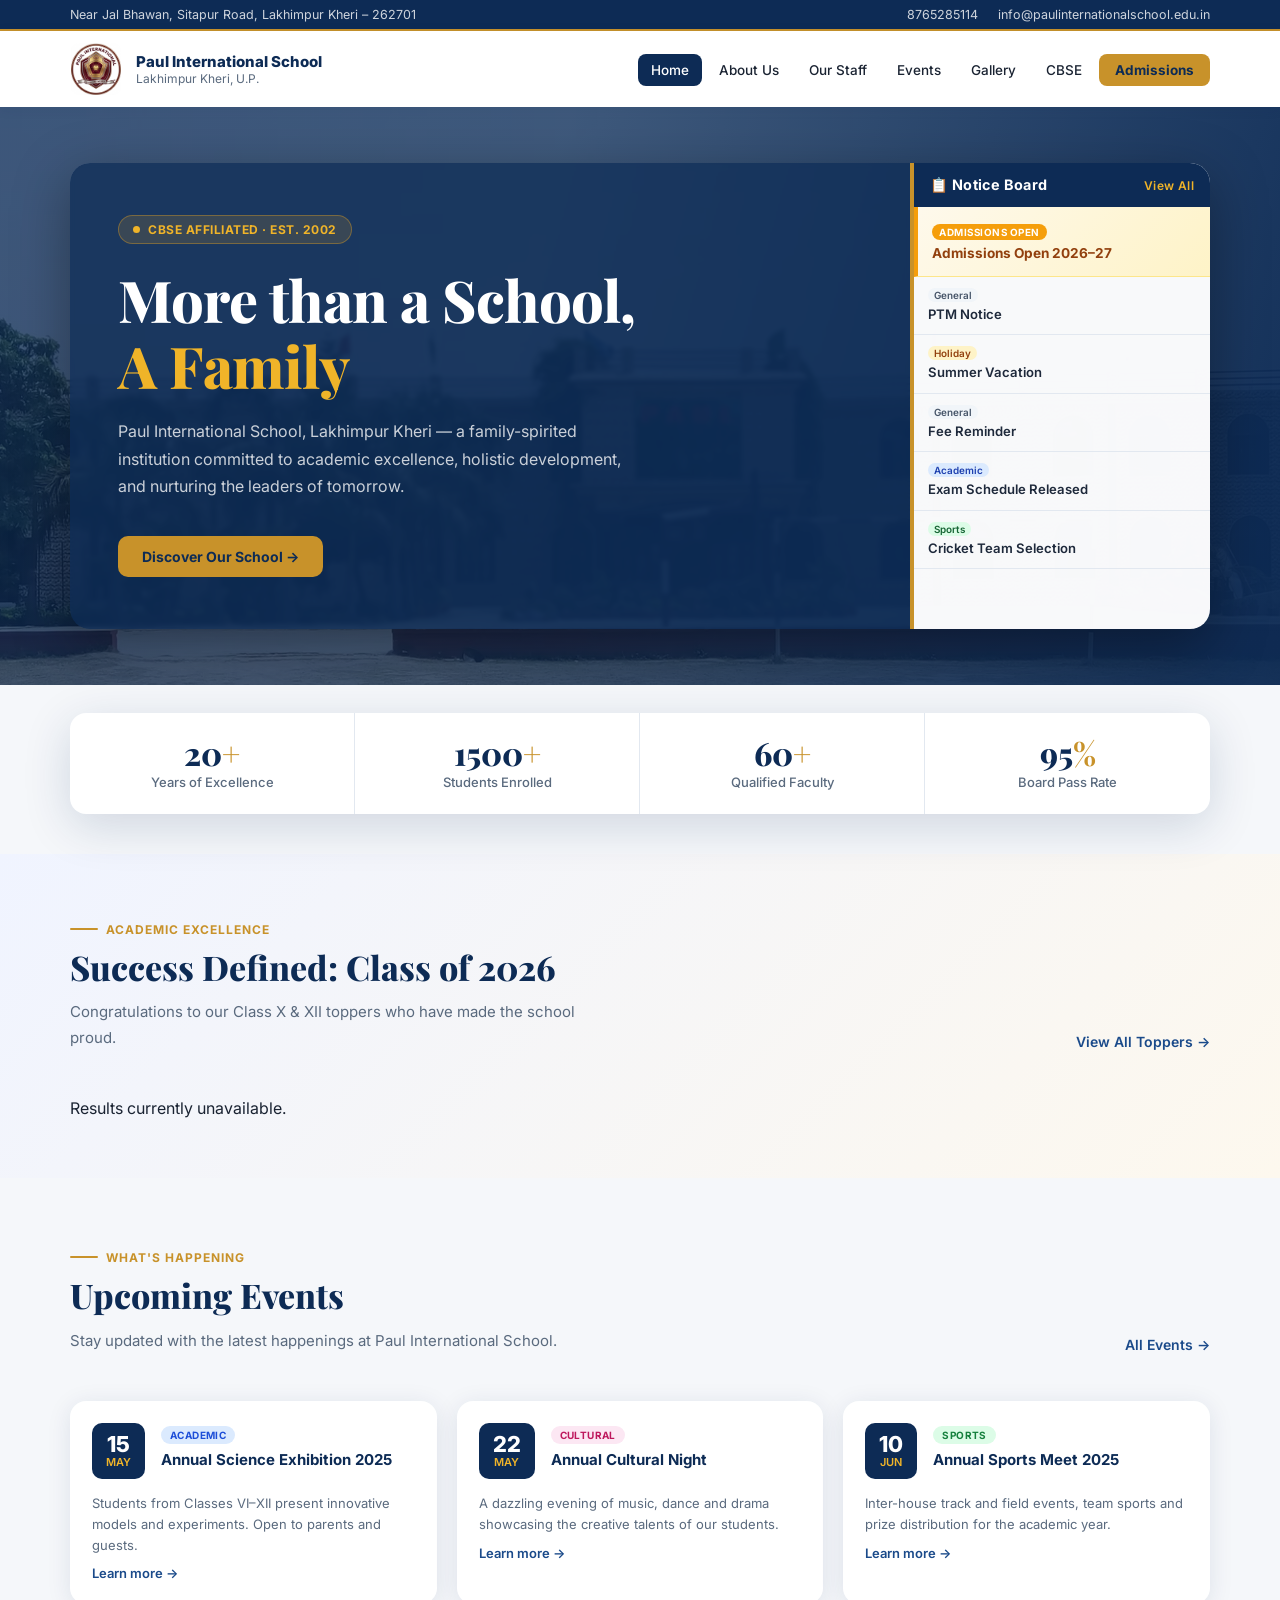
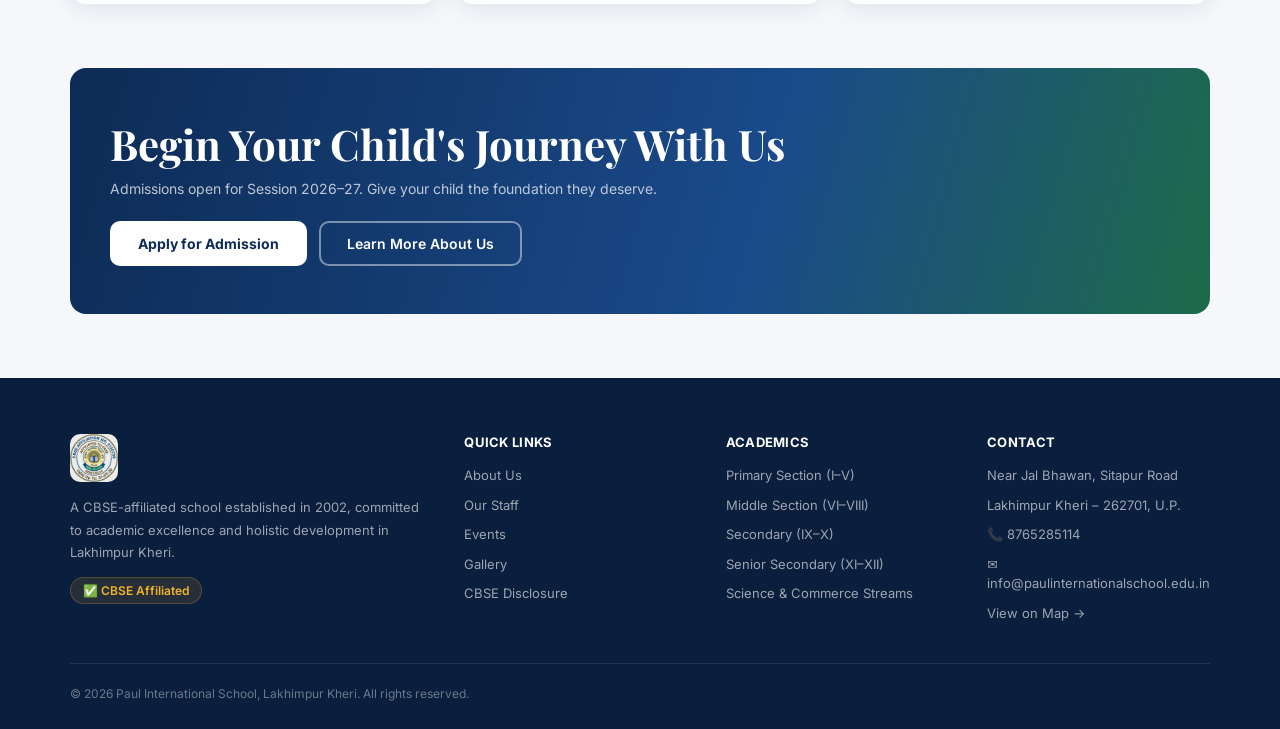
==== commit f4bd89af: "update" ====
--- a/index.html
+++ b/index.html
@@ -118,7 +118,7 @@
         <h2 class="sectionTitle">Success Defined: Class of 2026</h2>
         <p class="sectionSub">Congratulations to our Class X & XII toppers who have made the school proud.</p>
       </div>
-      <a href="about.html" style="font-size:14px;font-weight:600;color:var(--blue);">View All Toppers →</a>
+      <a href="toppers.html" style="font-size:14px;font-weight:600;color:var(--blue);">View All Toppers →</a>
     </div>
 
     <!-- REMOVED the class from the parent to fix the "pencil" stretching -->
--- a/style.css
+++ b/style.css
@@ -101,9 +101,12 @@
 
 /* ── STATS BAR ── */
 .statsBar {
-  background: var(--white); border-radius: var(--radius);
+  background: var(--white); 
+  border-radius: var(--radius);
   box-shadow: var(--shadow-lg);
-  display: grid; grid-template-columns: repeat(4,1fr);
+  display: grid; 
+  grid-template-columns: repeat(4,1fr);
+  margin-bottom: 40px; /* Added margin here */
 }
 .statItem { padding: 24px 20px; text-align: center; border-right: 1px solid var(--line); }
 .statItem:last-child { border-right: none; }
@@ -139,7 +142,12 @@
   background: linear-gradient(105deg, var(--navy) 0%, var(--blue) 60%, #1e6b4a 100%);
   border-radius: var(--radius);
   padding: 48px 40px;
-  display: flex; align-items: center; justify-content: space-between; gap: 24px; flex-wrap: wrap;
+  display: flex; 
+  align-items: center; 
+  justify-content: space-between; 
+  gap: 24px; 
+  flex-wrap: wrap;
+  margin-top: 60px; /* Added margin here */
 }
 .ctaBanner h2, .ctaBanner h3 { font-family: 'Playfair Display', serif; color: #fff; margin-bottom: 8px; }
 .ctaBanner h2 { font-size: clamp(26px,3.5vw,42px); }
@@ -181,7 +189,7 @@
 .featureCard p  { font-size: 13px; color: var(--muted); line-height: 1.65; }
 
 /* ── FILTER BUTTONS ── */
-.filters { display: flex; gap: 10px; flex-wrap: wrap; margin-bottom: 36px; }
+.filterBar { display: flex; gap: 12px; flex-wrap: wrap; align-items: center; margin-bottom: 40px; /* Provides breathing room before the grid */}
 .filterBtn {
   padding: 8px 20px; border-radius: 999px; font-size: 13px; font-weight: 600;
   border: 1px solid var(--line); background: var(--white); color: var(--muted);
@@ -685,6 +693,94 @@
 .stepCard h4 { font-size: 14px; font-weight: 700; color: var(--navy); margin-bottom: 6px; }
 .stepCard p  { font-size: 13px; color: var(--muted); line-height: 1.6; }
 
+
+
+
+/* ── TOPPERS PAGE SPECIFIC ── */
+.groupTitle {
+  font-size: 1.6rem;
+  color: var(--navy);
+  margin-bottom: 30px;
+  padding-left: 10px;
+  border-left: 5px solid var(--gold);
+}
+
+.toppersGrid {
+  display: grid;
+  grid-template-columns: repeat(auto-fit, minmax(260px, 1fr));
+  gap: 30px;
+}
+
+.topperCard {
+  background: var(--white);
+  padding: 35px 20px;
+  border-radius: var(--radius);
+  box-shadow: var(--shadow);
+  text-align: center;
+  border-top: 4px solid var(--gold);
+  transition: transform 0.3s ease;
+}
+
+.topperCard:hover {
+  transform: translateY(-8px);
+}
+
+.topperAvatar {
+  width: 110px;
+  height: 110px;
+  border-radius: 50%;
+  margin: 0 auto 15px;
+  overflow: hidden;
+  border: 3px solid #f1f5f9;
+  box-shadow: 0 4px 6px -1px rgba(0, 0, 0, 0.1);
+}
+
+.topperAvatar img {
+  width: 100%;
+  height: 100%;
+  object-fit: cover;
+}
+
+.topperName {
+  font-size: 1.25rem;
+  color: var(--navy);
+  margin-bottom: 5px;
+}
+
+.topperMarks {
+  font-size: 1.5rem;
+  font-weight: 800;
+  color: var(--gold);
+  margin-bottom: 8px;
+}
+
+.topperDetail {
+  font-size: 0.85rem;
+  font-weight: 600;
+  color: #64748b;
+  text-transform: uppercase;
+  letter-spacing: 0.5px;
+}
+
+.topperSubject {
+  margin-top: 12px;
+  font-size: 0.9rem;
+  color: #475569;
+  background: #f8fafc;
+  padding: 5px 10px;
+  border-radius: 20px;
+  display: inline-block;
+}
+
+
+
+
+
+
+
+
+
+
 /* ============================================================
    RESPONSIVE
    ============================================================ */
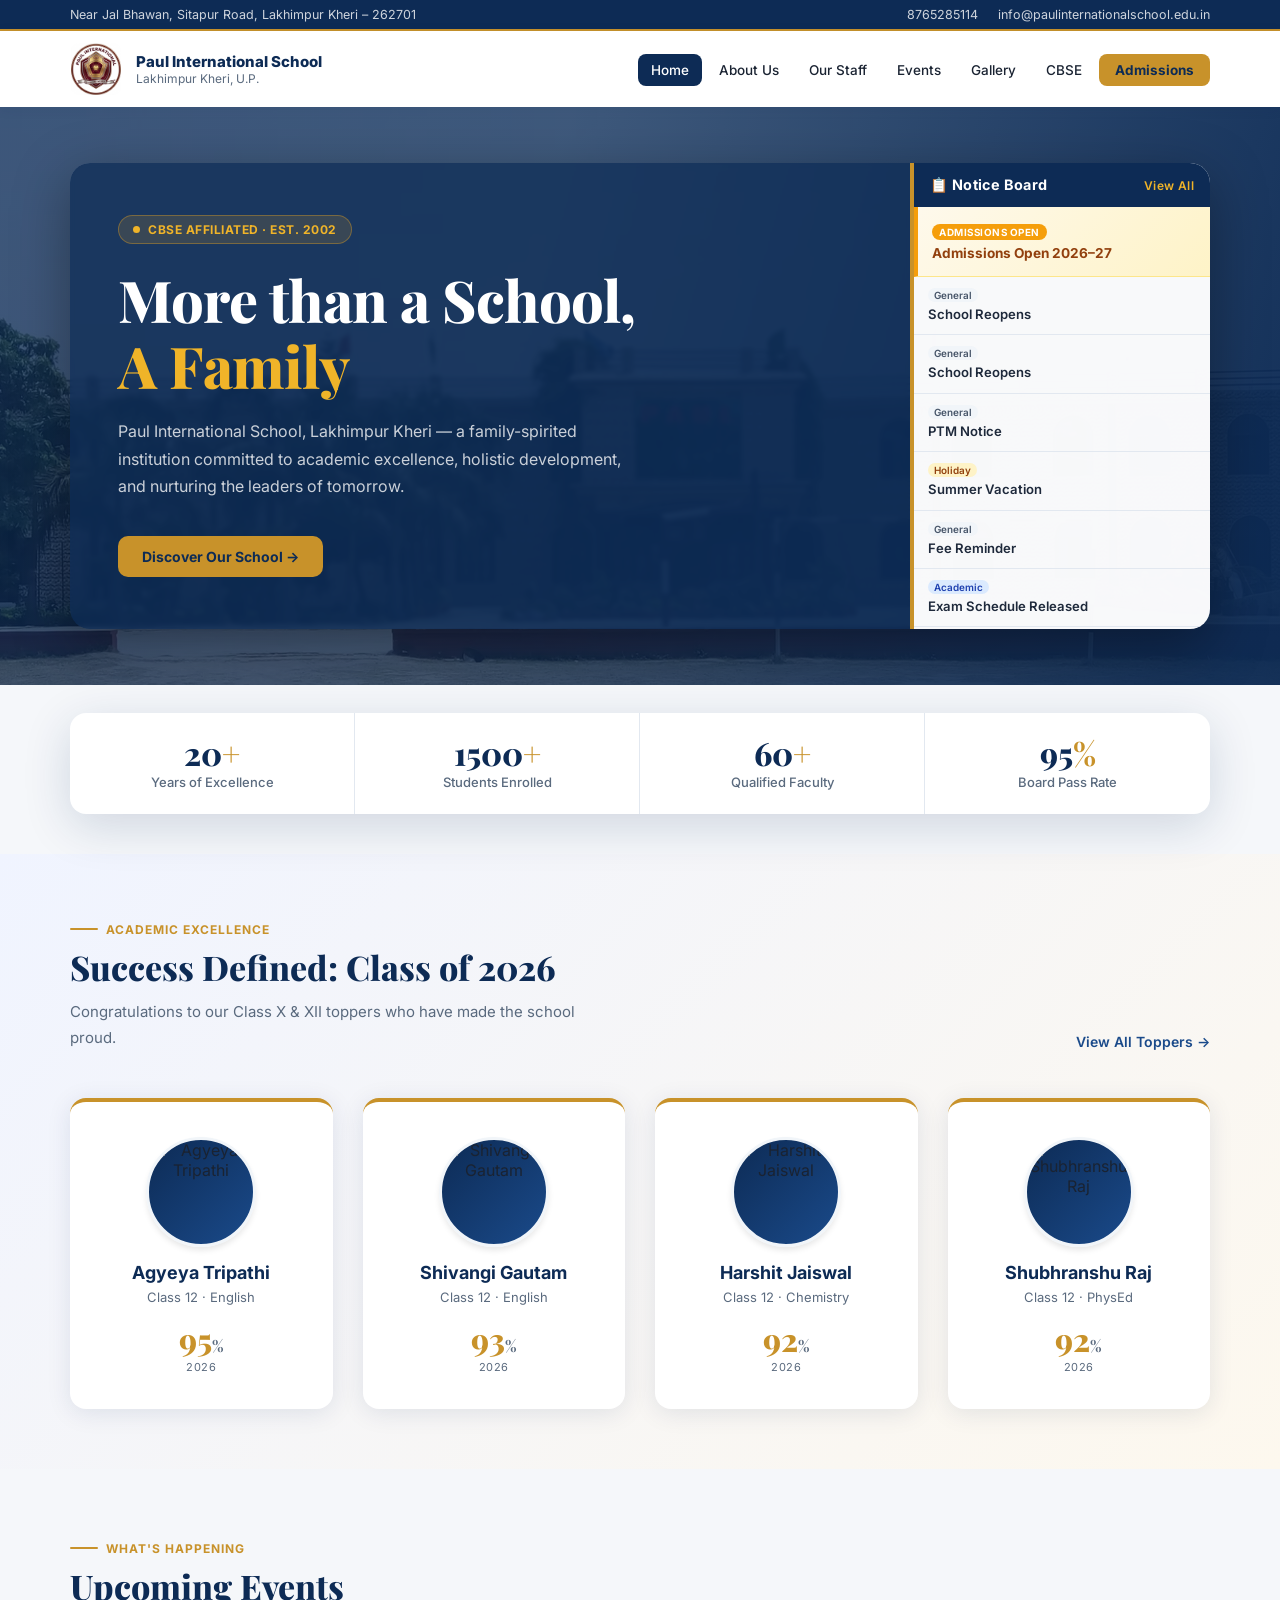
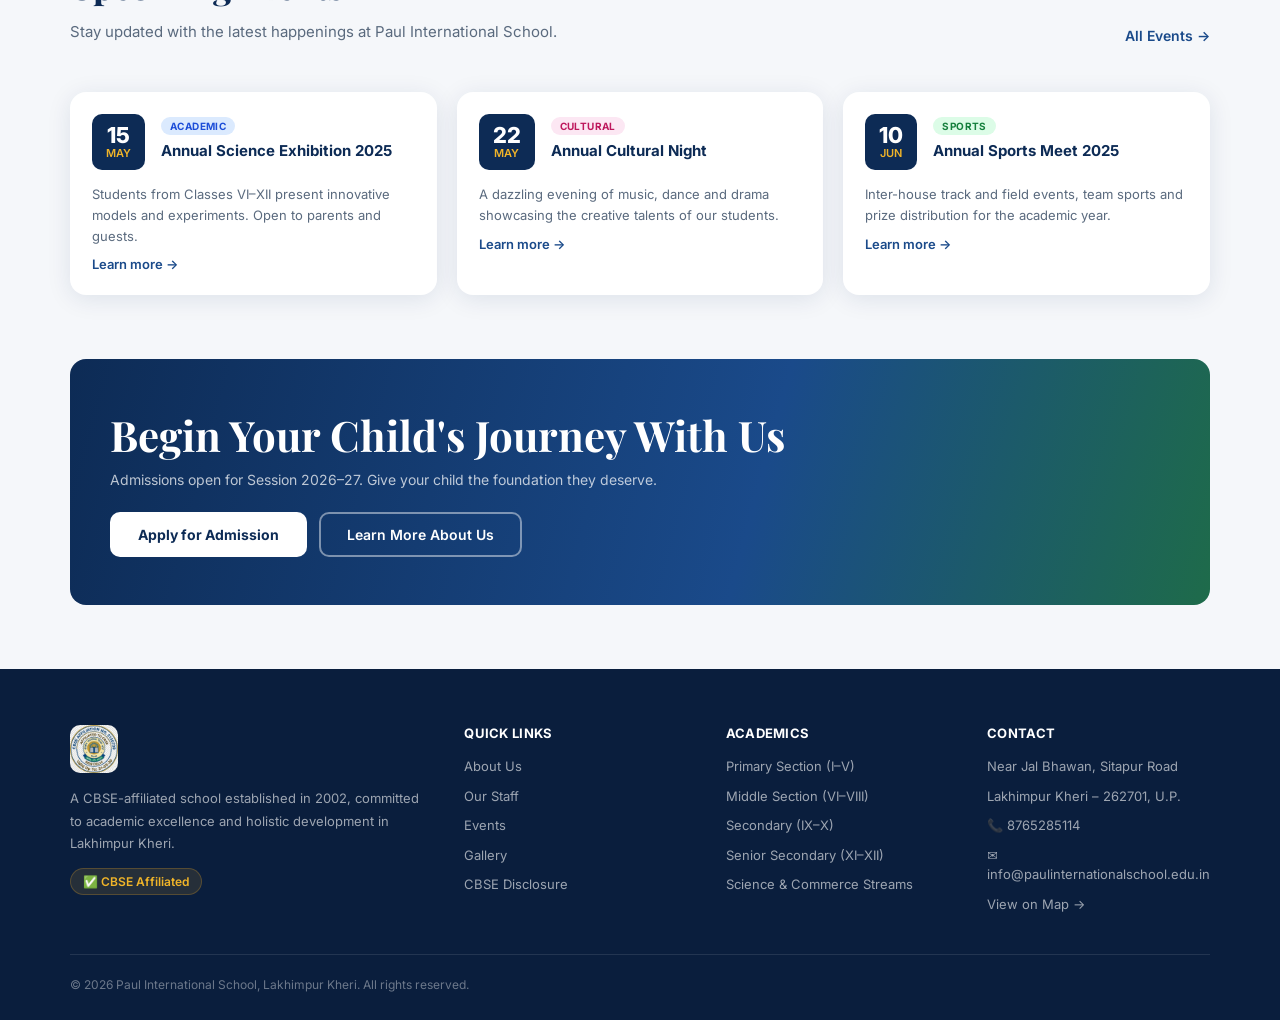
==== commit 4c782ac6: "changed email" ====
--- a/index.html
+++ b/index.html
@@ -21,7 +21,7 @@
         </div>
         <div class="topBarRight">
           <a href="tel:8765285114">8765285114</a>
-          <a href="mailto:info@paulinternationalschool.edu.in">info@paulinternationalschool.edu.in</a>
+          <a href="mailto:paulinternationalschool@gmail.com">info@paulinternationalschool.edu.in</a>
         </div>
       </div>
     </div>
@@ -247,61 +247,74 @@
   </footer>
 
   <!-- ══ Topper SCRIPT ══ -->
-   <script>
-    document.addEventListener('DOMContentLoaded', () => {
+<script>
+document.addEventListener('DOMContentLoaded', () => {
     const toppersContainer = document.getElementById('dynamicToppers');
 
     fetch('toppers.txt')
         .then(response => response.text())
         .then(data => {
-            const lines = data.trim().split('\n');
+            const lines = data.trim().split('\n').filter(l => l.trim() && !l.startsWith('#'));
             const students = lines.map(line => {
-                const [year, name, grade, stream, marks, image] = line.split('|');
+                const [year, name, grade, subject, marks, image] = line.split('|').map(s => s.trim());
                 return { 
                     year: parseInt(year), 
-                    name: name.trim(), 
-                    grade: grade.trim(), 
-                    stream: stream.trim(), 
+                    name: name, 
+                    grade: grade, 
+                    subject: subject, 
                     marks: parseFloat(marks), 
-                    image: image.trim() 
+                    image: image 
                 };
             });
 
             // Get the most recent year
             const latestYear = Math.max(...students.map(s => s.year));
 
-            // Filter by latest year and sort by marks
+            // Filter by latest year and sort by marks globally first
             const latestPool = students
                 .filter(s => s.year === latestYear)
                 .sort((a, b) => b.marks - a.marks);
 
-            // Select Top 2 from each grade
-            const top12 = latestPool.filter(s => s.grade === '12').slice(0, 2);
-            const top10 = latestPool.filter(s => s.grade === '10').slice(0, 2);
-
-            // Combine for the 4x1 display (12th toppers first, then 10th)
-            const finalFour = [...top12, ...top10];
-
+            // Separate by grade
+            const all12 = latestPool.filter(s => s.grade === '12');
+            const all10 = latestPool.filter(s => s.grade === '10');
+
+            // ══ FALLBACK LOGIC ══
+            let finalFour = [];
+
+            if (all12.length > 0 && all10.length > 0) {
+                // Scenario A: Both exist -> Take 2 and 2
+                finalFour = [...all12.slice(0, 2), ...all10.slice(0, 2)];
+            } else if (all12.length > 0) {
+                // Scenario B: Only Class 12 exists -> Take top 4 from 12
+                finalFour = all12.slice(0, 4);
+            } else if (all10.length > 0) {
+                // Scenario C: Only Class 10 exists -> Take top 4 from 10
+                finalFour = all10.slice(0, 4);
+            }
+
+            // Map to HTML
             const html = finalFour.map(student => `
-    <div class="topperCard">
-        <div class="topperAvatar">
-            <img src="images/toppers/${student.image}" alt="${student.name}">
-        </div>
-        <h4>${student.name}</h4>
-        <div class="cls">Class ${student.grade} ${student.stream !== 'General' ? '· ' + student.stream : ''}</div>
-        <div class="score">${student.marks}<span style="font-size:16px;color:var(--muted);">%</span></div>
-        <div class="scoreLabel">Board Percentage</div>
-    </div>
-`).join('');
-
-            toppersContainer.innerHTML = html;
+                <div class="topperCard">
+                    <div class="topperAvatar">
+                        <img src="images/toppers/${student.image}" alt="${student.name}" 
+                             onerror="this.onerror=null; this.src='https://placehold.co/200x200/f1f5f9/64748b?text=Student';">
+                    </div>
+                    <h4>${student.name}</h4>
+                    <div class="cls">Class ${student.grade} ${student.subject !== 'General' ? '· ' + student.subject : ''}</div>
+                    <div class="score">${student.marks}<span style="font-size:16px;color:var(--muted);">%</span></div>
+                    <div class="scoreLabel">2026</div>
+                </div>
+            `).join('');
+
+            toppersContainer.innerHTML = html || '<p>Results currently unavailable.</p>';
         })
         .catch(err => {
             console.error('Error:', err);
             toppersContainer.innerHTML = '<p>Results currently unavailable.</p>';
         });
 });
-   </script>
+</script>
 
 
 <!-- ══ NOTICE BOARD SCRIPT ══ -->
@@ -339,8 +352,8 @@
       return `
         <div class="noticeItem">
           <div class="noticeMeta">
+            <span class="noticeCatBadge" style="${style}">${cat}</span>
             <span class="noticeDate">${nbFormatDate(dateStr)}</span>
-            <span class="noticeCatBadge" style="${style}">${cat}</span>
           </div>
           <div class="noticeTitle">${title}</div>
           <div class="noticeHoverDesc">${desc}</div>
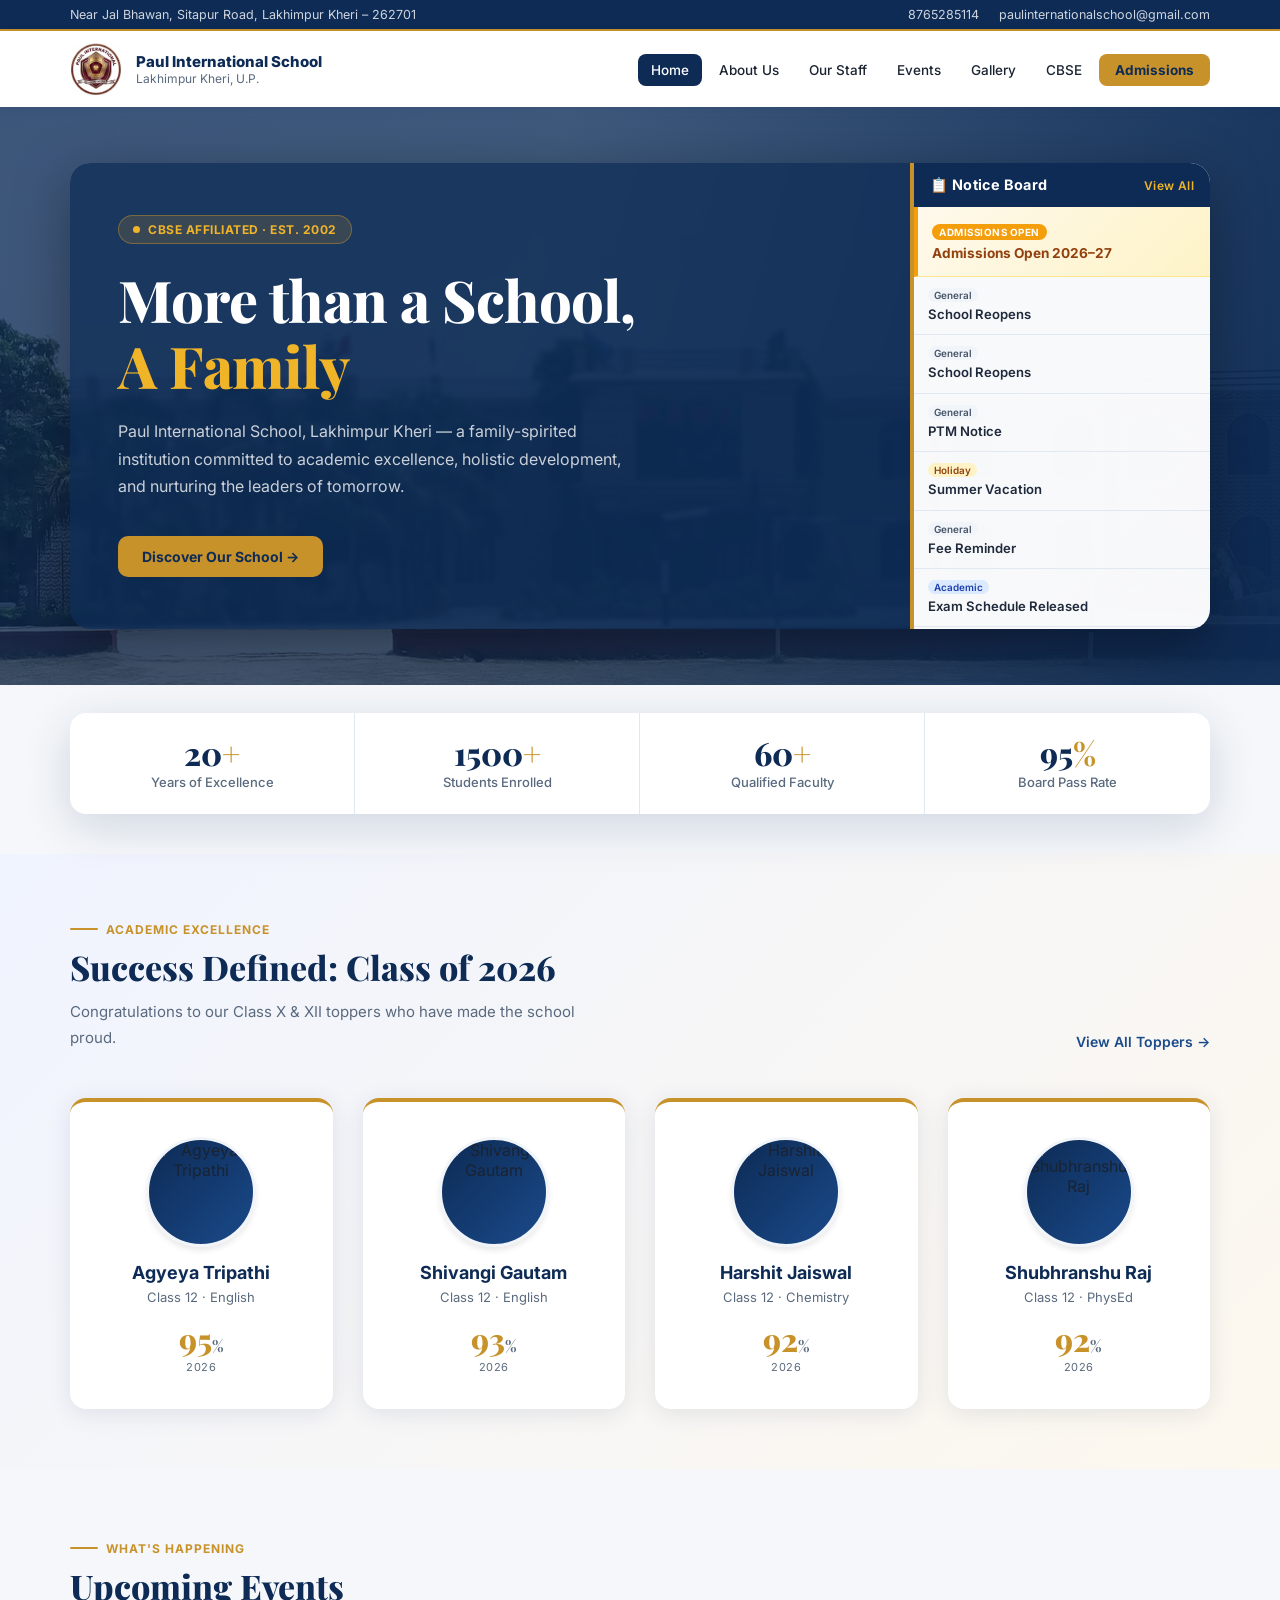
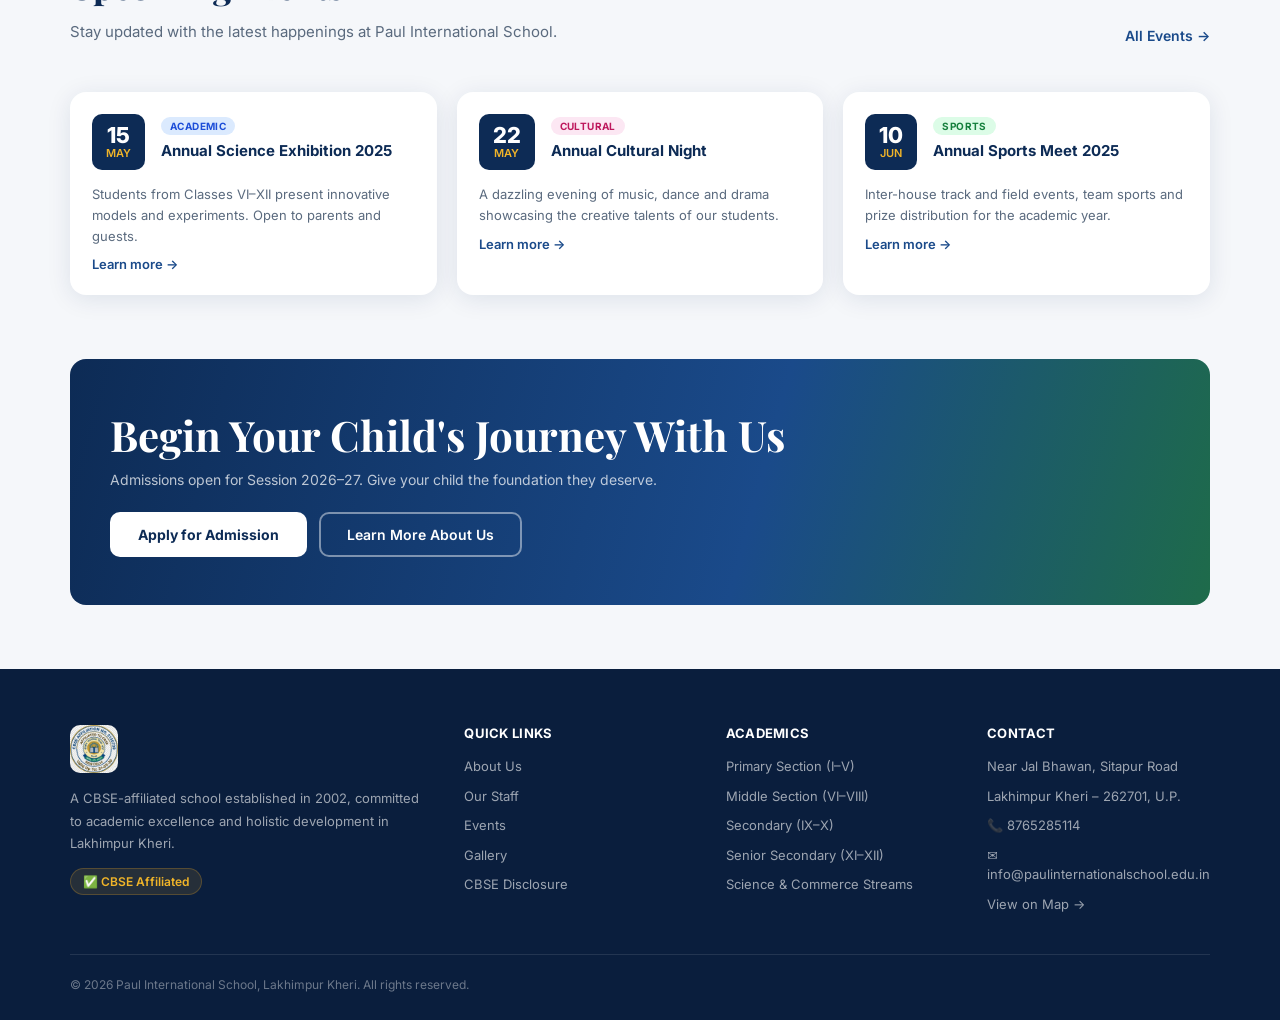
==== commit c9d48055: "Update emai" ====
--- a/index.html
+++ b/index.html
@@ -21,7 +21,7 @@
         </div>
         <div class="topBarRight">
           <a href="tel:8765285114">8765285114</a>
-          <a href="mailto:paulinternationalschool@gmail.com">info@paulinternationalschool.edu.in</a>
+          <a href="mailto:paulinternationalschool@gmail.com">paulinternationalschool@gmail.com</a>
         </div>
       </div>
     </div>
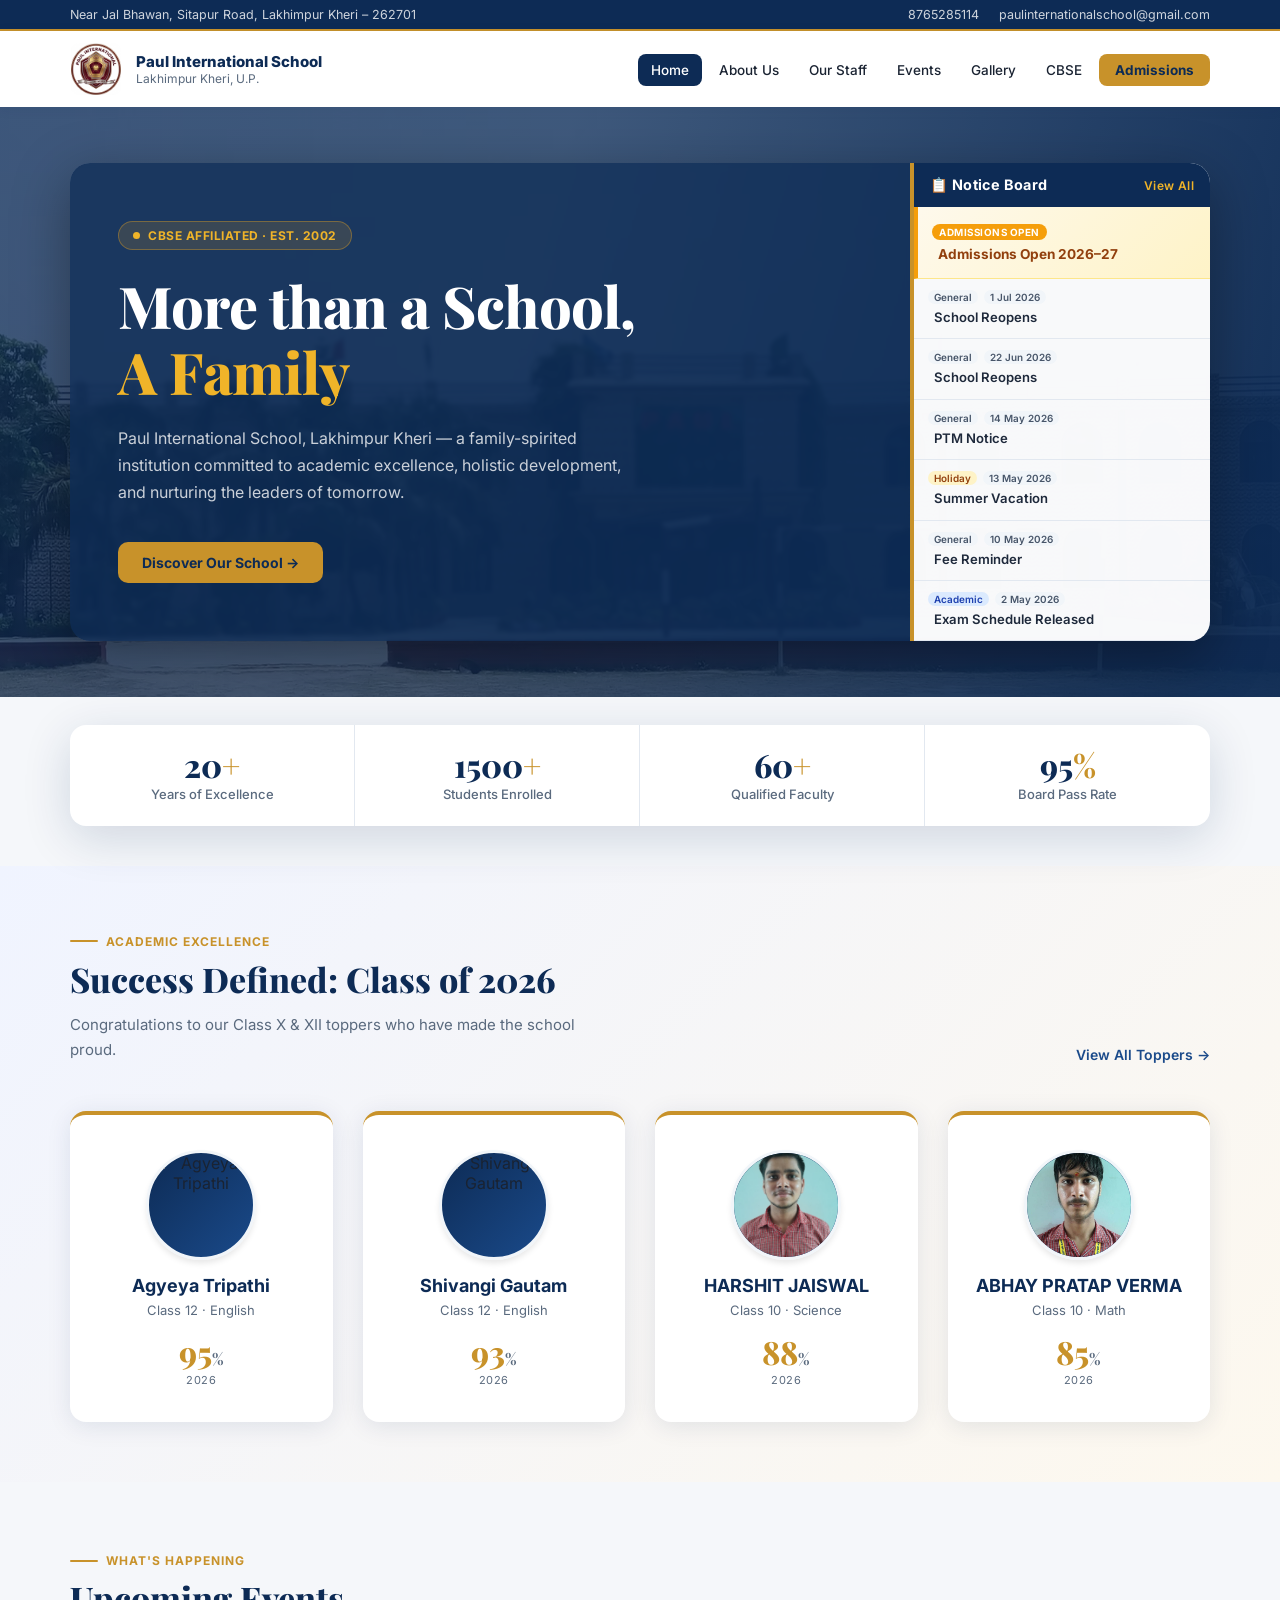
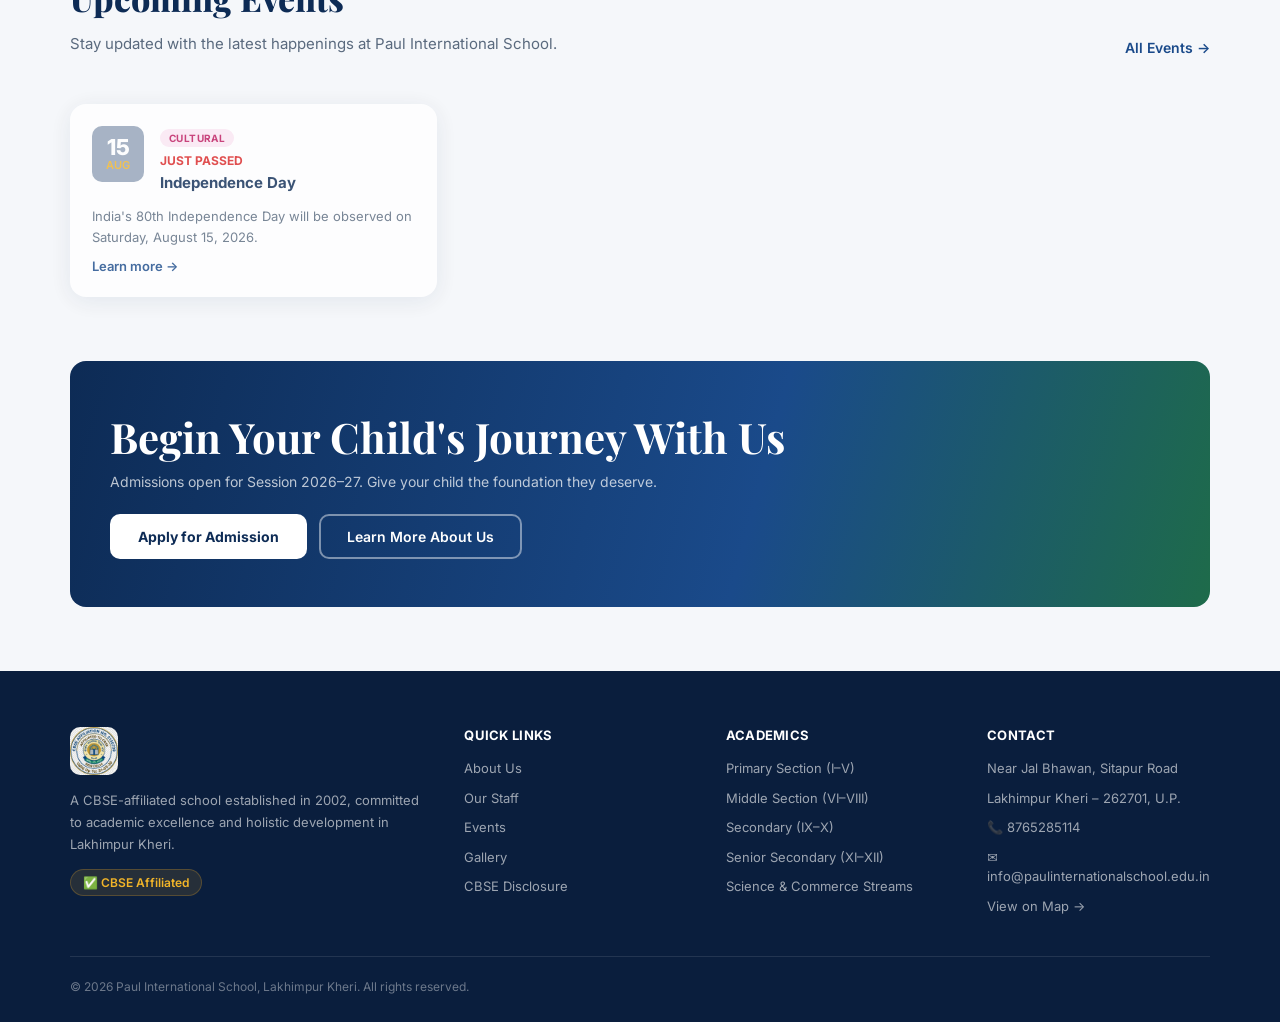
==== commit ad8172cc: "margin" ====
--- a/index.html
+++ b/index.html
@@ -3,8 +3,8 @@
 <head>
   <meta charset="utf-8" />
   <meta name="viewport" content="width=device-width,initial-scale=1" />
-  <meta name="description" content="Paul International School — CBSE Affiliated School in Lakhimpur Kheri" />
-  <title>Paul International School | Lakhimpur Kheri</title>
+  <meta name="description" content="Welcome to Paul International School — Affiliated to CBSE" />
+  <title>Welcome to Paul International School | Lakhimpur Kheri</title>
   <link rel="preconnect" href="https://fonts.googleapis.com">
   <link href="https://fonts.googleapis.com/css2?family=Inter:wght@400;500;600;700;800&family=Playfair+Display:wght@700;800&display=swap" rel="stylesheet">
   <link rel="stylesheet" href="style.css">
@@ -12,22 +12,13 @@
 
 <body>
 
-  <!-- ══ TOP BAR ══ -->
-  <div class="topBar">
-    <div class="container">
-      <div class="topBarInner">
-        <div class="topBarLeft">
-          <span>Near Jal Bhawan, Sitapur Road, Lakhimpur Kheri – 262701</span>
-        </div>
-        <div class="topBarRight">
-          <a href="tel:8765285114">8765285114</a>
-          <a href="mailto:paulinternationalschool@gmail.com">paulinternationalschool@gmail.com</a>
-        </div>
-      </div>
-    </div>
-  </div>
-
-  <!-- ══ HEADER ══ -->
+ <!-- ══ TOP BAR ══ -->
+  <div class="topBar"><div class="container"><div class="topBarInner">
+    <div class="topBarLeft"><span>Near Jal Bhawan, Sitapur Road, Lakhimpur Kheri – 262701</span></div>
+    <div class="topBarRight"><a href="tel:8765285114">8765285114</a><a href="mailto:paulinternationalschool@gmail.com">paulinternationalschool@gmail.com</a></div>
+  </div></div></div>
+  
+ <!-- ══ HEADER ══ -->
   <header>
     <div class="container">
       <div class="nav">
@@ -128,7 +119,7 @@
   </div>
 </section>
 
-  <!-- ══ EVENTS PREVIEW ══ -->
+<!-- ══ EVENTS PREVIEW ══ -->
   <section>
     <div class="container">
       <div style="display:flex;justify-content:space-between;align-items:flex-end;flex-wrap:wrap;gap:16px;margin-bottom:0;">
@@ -139,47 +130,12 @@
         </div>
         <a href="events.html" style="font-size:14px;font-weight:600;color:var(--blue);">All Events →</a>
       </div>
-      <div class="eventsGrid">
-        <div class="eventCard">
-          <div class="eventCardTop">
-            <div class="eventDate"><div class="day">15</div><div class="mon">May</div></div>
-            <div class="eventInfo">
-              <span class="eventCat cat-academic">Academic</span>
-              <h4>Annual Science Exhibition 2025</h4>
-            </div>
-          </div>
-          <div class="eventCardBody">
-            <p>Students from Classes VI–XII present innovative models and experiments. Open to parents and guests.</p>
-            <a class="eventLink" href="events.html">Learn more →</a>
-          </div>
-        </div>
-        <div class="eventCard">
-          <div class="eventCardTop">
-            <div class="eventDate"><div class="day">22</div><div class="mon">May</div></div>
-            <div class="eventInfo">
-              <span class="eventCat cat-cultural">Cultural</span>
-              <h4>Annual Cultural Night</h4>
-            </div>
-          </div>
-          <div class="eventCardBody">
-            <p>A dazzling evening of music, dance and drama showcasing the creative talents of our students.</p>
-            <a class="eventLink" href="events.html">Learn more →</a>
-          </div>
-        </div>
-        <div class="eventCard">
-          <div class="eventCardTop">
-            <div class="eventDate"><div class="day">10</div><div class="mon">Jun</div></div>
-            <div class="eventInfo">
-              <span class="eventCat cat-sports">Sports</span>
-              <h4>Annual Sports Meet 2025</h4>
-            </div>
-          </div>
-          <div class="eventCardBody">
-            <p>Inter-house track and field events, team sports and prize distribution for the academic year.</p>
-            <a class="eventLink" href="events.html">Learn more →</a>
-          </div>
-        </div>
-      </div>
+      
+      <!-- The ID 'indexEventsGrid' has been added here to load events dynamically -->
+      <div class="eventsGrid" id="indexEventsGrid">
+        <p style="color:var(--muted);padding:20px;">Loading events…</p> 
+      </div>
+      
     </div>
   </section>
 
@@ -245,7 +201,92 @@
       </div>
     </div>
   </footer>
-
+<!-- ══ EVENTS PREVIEW SCRIPT ══ -->
+<script>
+  // Prefixing variables to avoid conflicts with other scripts on the page
+  const EV_MONTH_NAMES = ['Jan','Feb','Mar','Apr','May','Jun','Jul','Aug','Sep','Oct','Nov','Dec'];
+  const EV_TODAY = new Date();
+  EV_TODAY.setHours(0,0,0,0);
+
+  const EV_CAT_META = {
+    academic: { tag: 'cat-academic', label: 'Academic' },
+    cultural: { tag: 'cat-cultural', label: 'Cultural' },
+    sports:   { tag: 'cat-sports',   label: 'Sports'   },
+    general:  { tag: 'cat-general',  label: 'General'  },
+    holiday:  { tag: 'cat-holiday',  label: 'Holiday'  },
+  };
+
+  fetch('events.txt')
+    .then(r => {
+      if (!r.ok) throw new Error('Could not load events.txt');
+      return r.text();
+    })
+    .then(text => {
+      // 1. Parse and sort all events chronologically
+      const allEvents = text.trim().split('\n')
+        .filter(line => line.trim() && !line.startsWith('#'))
+        .map(line => {
+          const [dateStr, cat, title, desc] = line.split('|').map(s => s.trim());
+          return { date: new Date(dateStr), cat: cat.toLowerCase(), title, desc };
+        })
+        .sort((a, b) => a.date - b.date);
+
+      // 2. Separate into past and upcoming arrays
+      const past = allEvents.filter(e => e.date < EV_TODAY);
+      const upcoming = allEvents.filter(e => e.date >= EV_TODAY);
+
+      // 3. Get the 1st event (most recent past event)
+      const lastPast = past.length > 0 ? [past[past.length - 1]] : [];
+      
+      // 4. Get the 2nd and 3rd events (next two upcoming events)
+      const nextTwo = upcoming.slice(0, 2);
+
+      // 5. Combine and limit to exactly 3 events
+      const displayEvents = [...lastPast, ...nextTwo].slice(0, 3);
+
+      const grid = document.getElementById('indexEventsGrid');
+      
+      if (!displayEvents.length) {
+        grid.innerHTML = '<p style="color:var(--muted);padding:20px;">No events to display.</p>';
+        return;
+      }
+
+      // 6. Build the HTML cards
+      grid.innerHTML = displayEvents.map(ev => {
+        const meta = EV_CAT_META[ev.cat] || EV_CAT_META.general;
+        const day = ev.date.getDate().toString().padStart(2, '0');
+        const mon = EV_MONTH_NAMES[ev.date.getMonth()];
+        
+        // Add subtle visual cues if the event has already passed
+        const isPast = ev.date < EV_TODAY;
+        const pastStyle = isPast ? 'style="opacity: 0.8;"' : '';
+        const dateStyle = isPast ? 'style="background:#94a3b8;"' : '';
+        const titlePrefix = isPast ? '<span style="color:#dc2626;font-size:12px;font-weight:700;display:block;margin-bottom:4px;text-transform:uppercase;">Just Passed</span>' : '';
+
+        return `
+          <div class="eventCard" ${pastStyle}>
+            <div class="eventCardTop">
+              <div class="eventDate" ${dateStyle}>
+                <div class="day">${day}</div>
+                <div class="mon">${mon}</div>
+              </div>
+              <div class="eventInfo">
+                <span class="eventCat ${meta.tag}">${meta.label}</span>
+                <h4>${titlePrefix}${ev.title}</h4>
+              </div>
+            </div>
+            <div class="eventCardBody">
+              <p>${ev.desc}</p>
+              <a class="eventLink" href="events.html">Learn more →</a>
+            </div>
+          </div>`;
+      }).join('');
+    })
+    .catch(err => {
+      document.getElementById('indexEventsGrid').innerHTML =
+        `<p style="color:#dc2626;padding:20px;">⚠ ${err.message}</p>`;
+    });
+</script>
   <!-- ══ Topper SCRIPT ══ -->
 <script>
 document.addEventListener('DOMContentLoaded', () => {
--- a/style.css
+++ b/style.css
@@ -339,9 +339,21 @@
 .noticeItem { position: relative; cursor: pointer; padding: 11px 14px; border-bottom: 1px solid #e2e8f0; transition: background 0.2s; }
 .noticeItem:hover { background: #f8fafc; }
 .noticeMeta { display: flex; align-items: center; gap: 6px; margin-bottom: 3px; }
-.noticeDate { display: none; }
-.noticeCatBadge { font-size: 0.62rem; padding: 1px 6px; border-radius: 20px; font-weight: 600; text-transform: capitalize; }
-.noticeTitle { font-size: 0.82rem; font-weight: 600; color: #1e293b; line-height: 1.4; }
+.noticeDate { 
+  display: inline-flex; 
+  background: #f1f5f9; 
+  color: #475569; 
+  font-size: 0.62rem; 
+  font-weight: 600; 
+  padding: 1px 6px; 
+  border-radius: 20px; 
+  text-transform: capitalize;
+  max-width: 320px;
+  overflow: hidden;
+  white-space: nowrap;
+}
+.noticeCatBadge { font-size: 0.62rem; padding: 1px 6px; border-radius: 20px; font-weight: 600; text-transform: capitalize; max-width: 320px; }
+.noticeTitle { font-size: 0.82rem; padding: 1px 6px; font-weight: 600; color: #1e293b; line-height: 1.4; }
 .noticeLoading { padding: 20px; color: #94a3b8; font-size: 0.85rem; text-align: center; }
 
 /* The Description Box (Tooltip Style) */
@@ -383,7 +395,7 @@
 .noticeItem.pinned .noticeHoverDesc::before { border-color: transparent transparent var(--navy) transparent; }
 
 /* For the last two items, show the tooltip ABOVE the title */
-.noticeItem:nth-last-child(-n+1) .noticeHoverDesc {
+.noticeItem:nth-last-child(-n+2) .noticeHoverDesc {
     top: auto;
     bottom: 100%; /* Positions it above the notice item */
     margin-top: 0;
@@ -614,7 +626,7 @@
 .tag-pri{background:#fef9c3;color:#854d0e;}
 
 /* ── GALLERY ── */
-.galleryGrid { columns: 3; column-gap: 16px; }
+.galleryGrid { columns: 3; column-gap: 16px; padding-top: 60px; }
 .galleryItem { break-inside: avoid; margin-bottom: 16px; border-radius: var(--radius); overflow: hidden; cursor: pointer; position: relative; box-shadow: var(--shadow); transition: transform .2s, box-shadow .2s; }
 .galleryItem:hover { transform: scale(1.02); box-shadow: var(--shadow-lg); }
 .galleryItem img { width: 100%; display: block; }
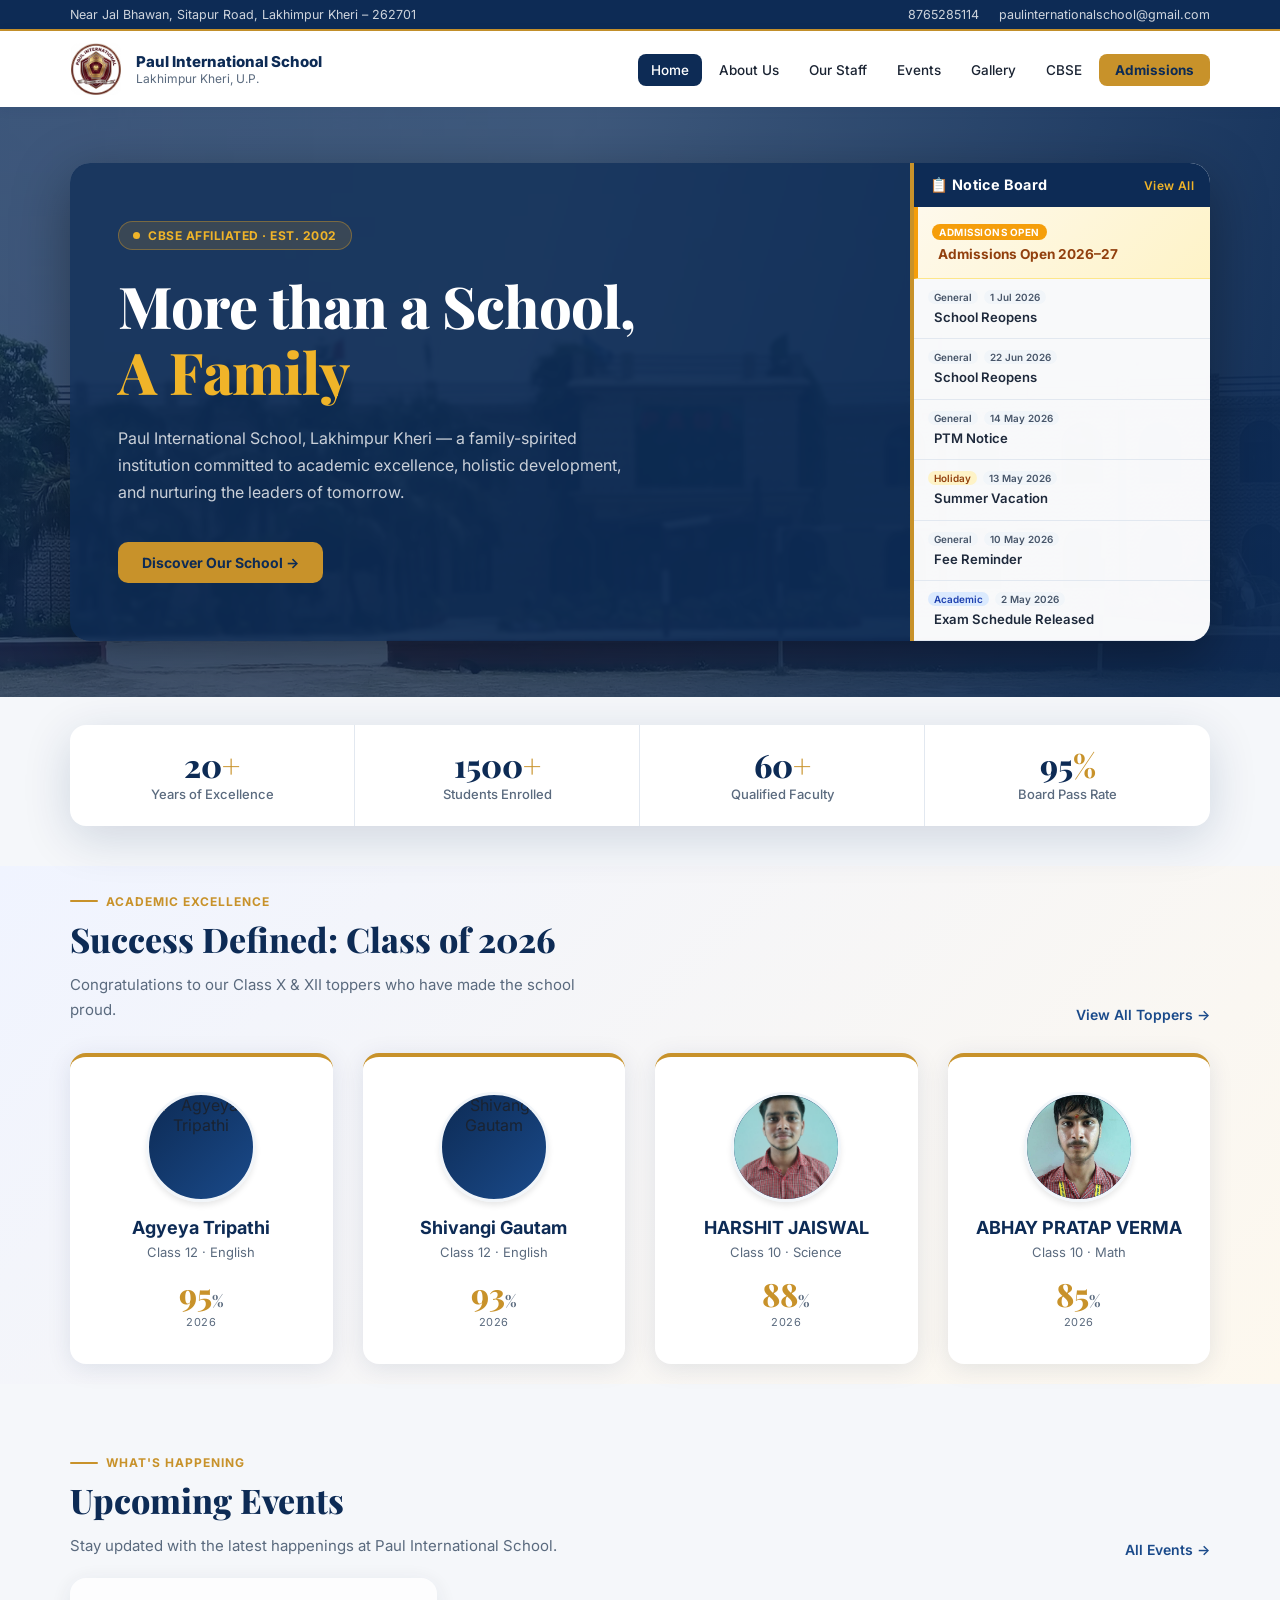
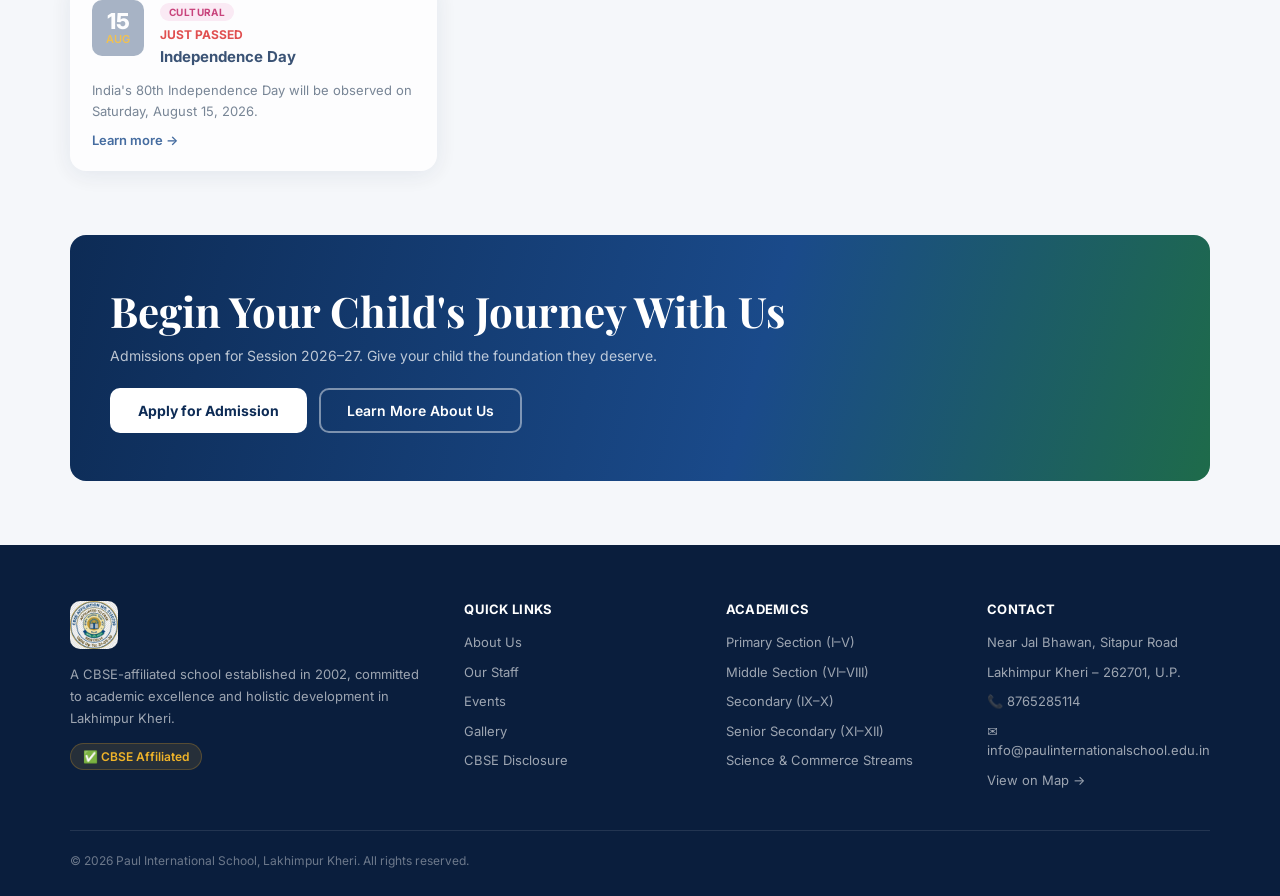
==== commit 0eb22030: "css modified to fix padding" ====
--- a/index.html
+++ b/index.html
@@ -101,7 +101,7 @@
   </div>
 
   <!-- ══ TOPPERS ══ -->
-  <section class="toppersSection" style="padding: 60px 0;">
+  <section class="toppersSection" style="padding: 20px 0;">
   <div class="container" style="max-width: 1200px; margin: 0 auto;">
     <div style="display:flex;justify-content:space-between;align-items:flex-end;flex-wrap:wrap;gap:16px;margin-bottom:30px;">
       <div>
--- a/style.css
+++ b/style.css
@@ -443,7 +443,7 @@
 .offeringsSection .sectionSub   { color: rgba(255,255,255,.65); }
 .offeringsSection .sectionLabel { color: var(--gold2); }
 .offeringsSection .sectionLabel::before { background: var(--gold2); }
-.offeringsGrid { display: grid; grid-template-columns: repeat(3,1fr); gap: 20px; margin-top: 48px; }
+.offeringsGrid { display: grid; grid-template-columns: repeat(3,1fr); gap: 20px; margin-top: 20px; }
 .offerCard {
   background: rgba(255,255,255,.07); border: 1px solid rgba(255,255,255,.12);
   border-radius: var(--radius); padding: 30px 26px;
@@ -464,14 +464,14 @@
 
 .toppersSection { 
   background: linear-gradient(135deg, #f0f4ff, #fdf8ee); 
-  padding: 60px 0; /* Added padding for better section breathing room */
+  padding: 20px 0; /* Added padding for better section breathing room */
 }
 
 .toppersGrid { 
   display: grid; 
   grid-template-columns: repeat(4, 1fr); 
   gap: 24px; /* Increased gap slightly */
-  margin-top: 48px; 
+  margin-top: 20px; 
 }
 
 .topperCard {
@@ -542,7 +542,7 @@
 
 
 /* ── INDEX / EVENTS: EVENT CARDS ── */
-.eventsGrid { display: grid; grid-template-columns: repeat(3,1fr); gap: 20px; margin-top: 48px; }
+.eventsGrid { display: grid; grid-template-columns: repeat(3,1fr); gap: 20px; margin-top: 20px; }
 .eventCard {
   background: var(--white); border-radius: var(--radius);
   box-shadow: var(--shadow); overflow: hidden;
